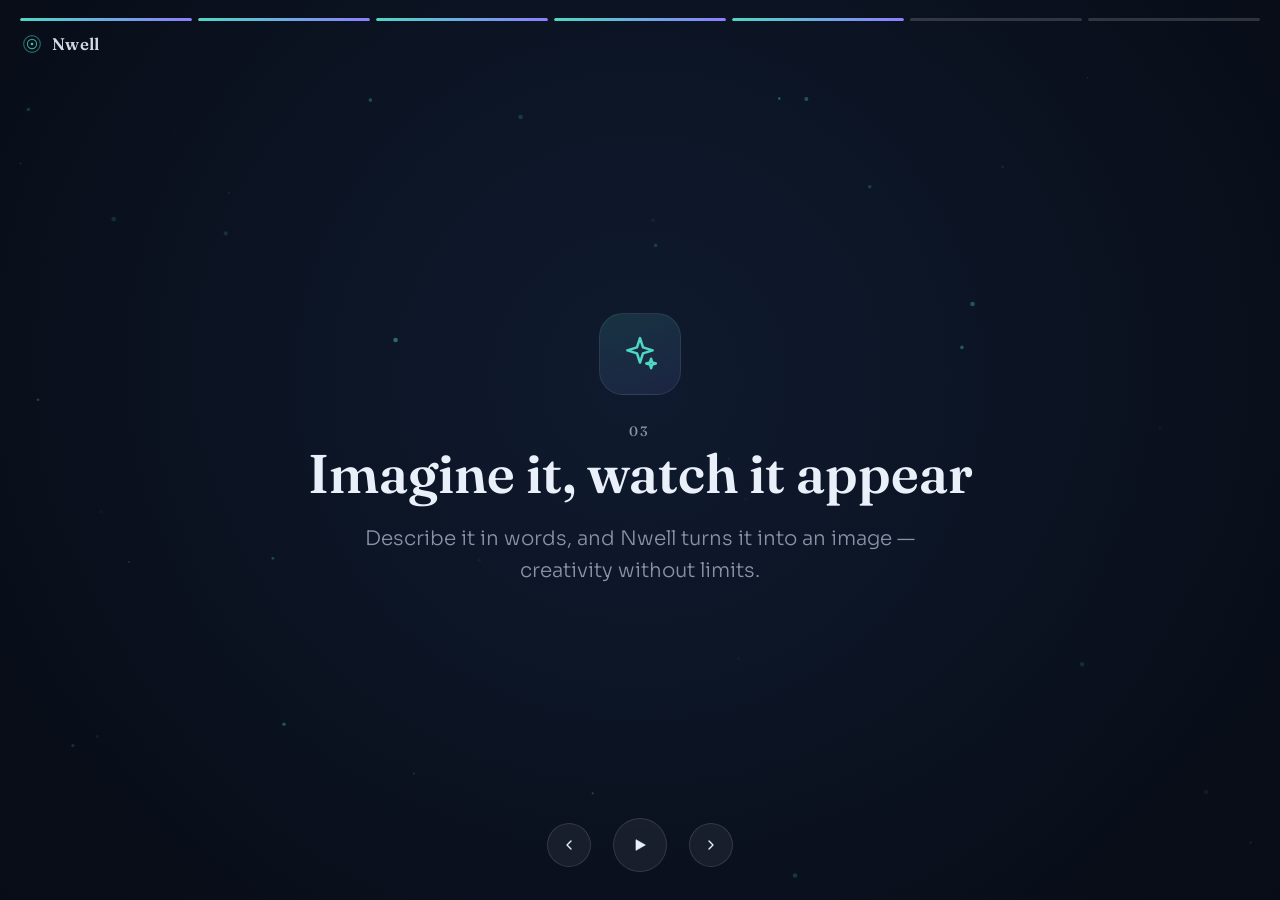
==== index.html @ 5f4c273b "Initial commit" ====
<!DOCTYPE html>
<html lang="en">
<head>
<meta charset="UTF-8">
<meta name="viewport" content="width=device-width, initial-scale=1.0, viewport-fit=cover">
<title>Nwell — Intelligence that runs deep</title>
<link rel="preconnect" href="https://fonts.googleapis.com">
<link rel="preconnect" href="https://fonts.gstatic.com" crossorigin>
<link href="https://fonts.googleapis.com/css2?family=Fraunces:opsz,wght@9..144,300;9..144,500;9..144,600;9..144,700&family=Sora:wght@300;400;500;600;700&display=swap" rel="stylesheet">
<style>
  :root{
    --ink:#070B14;
    --panel:#0F1728;
    --panel-2:#141F35;
    --cyan:#4FD8C4;
    --violet:#8B7FFF;
    --gold:#F2C94C;
    --text:#EAF0FA;
    --muted:#8A93A6;
    --ring: rgba(79,216,196,0.35);
  }
  *{margin:0;padding:0;box-sizing:border-box;}
  html,body{height:100%;background:var(--ink);overflow:hidden;}
  body{
    font-family:'Sora',sans-serif;
    color:var(--text);
    position:relative;
    -webkit-user-select:none;user-select:none;
  }
  canvas#bg{
    position:fixed;inset:0;width:100%;height:100%;
    display:block;
  }
  .vignette{
    position:fixed;inset:0;pointer-events:none;
    background:radial-gradient(ellipse at 50% 40%, transparent 0%, transparent 45%, rgba(7,11,20,0.55) 100%);
  }

  /* ---------- progress bar ---------- */
  .progress{
    position:fixed;top:0;left:0;right:0;
    display:flex;gap:6px;
    padding:18px 20px 0 20px;
    z-index:50;
  }
  .seg{
    flex:1;height:3px;border-radius:3px;
    background:rgba(255,255,255,0.16);
    overflow:hidden;position:relative;cursor:pointer;
  }
  .seg-fill{
    position:absolute;left:0;top:0;bottom:0;width:0%;
    background:linear-gradient(90deg,var(--cyan),var(--violet));
    border-radius:3px;
  }
  .seg.done .seg-fill{width:100%;}
  .seg.active .seg-fill{
    animation-name:fillbar;
    animation-timing-function:linear;
    animation-fill-mode:forwards;
  }
  .stage.paused .seg.active .seg-fill{animation-play-state:paused;}
  @keyframes fillbar{ from{width:0%;} to{width:100%;} }

  /* ---------- brand mark ---------- */
  .brandmark{
    position:fixed;top:34px;left:22px;z-index:50;
    display:flex;align-items:center;gap:10px;
    font-family:'Fraunces',serif;font-weight:600;font-size:1.05rem;
    letter-spacing:0.02em;
    opacity:0.9;
  }
  .brandmark svg{width:20px;height:20px;}

  /* ---------- stage / slides ---------- */
  .stage{position:fixed;inset:0;}
  .slide{
    position:absolute;inset:0;
    display:flex;flex-direction:column;align-items:center;justify-content:center;
    text-align:center;padding:0 8vw;
    opacity:0;visibility:hidden;
    transform:scale(1.04);
    transition:opacity .7s ease, transform .9s cubic-bezier(.2,.8,.2,1), visibility 0s linear .7s;
    z-index:5;
  }
  .slide.active{
    opacity:1;visibility:visible;transform:scale(1);
    transition:opacity .7s ease, transform .9s cubic-bezier(.2,.8,.2,1), visibility 0s linear 0s;
    z-index:10;
  }

  .eyebrow{
    font-size:clamp(.7rem,1.4vw,.85rem);
    letter-spacing:.28em;text-transform:uppercase;
    color:var(--cyan);font-weight:600;
    margin-bottom:18px;
    opacity:0;transform:translateY(14px);
    animation:riseIn .7s .15s ease forwards;
  }
  h1.big{
    font-family:'Fraunces',serif;font-weight:600;
    font-size:clamp(2.6rem,9vw,6.5rem);
    line-height:1.02;letter-spacing:-0.01em;
    background:linear-gradient(180deg,#fff, #c9d4ea 70%);
    -webkit-background-clip:text;background-clip:text;color:transparent;
    opacity:0;transform:translateY(22px);
    animation:riseIn .8s .25s ease forwards;
  }
  h2.mid{
    font-family:'Fraunces',serif;font-weight:600;
    font-size:clamp(1.9rem,5.5vw,3.4rem);
    line-height:1.08;margin-bottom:20px;
    opacity:0;transform:translateY(20px);
    animation:riseIn .75s .28s ease forwards;
  }
  p.lead{
    font-size:clamp(1rem,2vw,1.25rem);
    color:var(--muted);max-width:640px;line-height:1.6;font-weight:300;
    opacity:0;transform:translateY(16px);
    animation:riseIn .75s .4s ease forwards;
  }
  @keyframes riseIn{ to{opacity:1;transform:translateY(0);} }

  /* hero rings */
  .rings{
    position:absolute;left:50%;top:50%;transform:translate(-50%,-50%);
    width:min(70vw,560px);height:min(70vw,560px);
    pointer-events:none;z-index:1;
  }
  .rings span{
    position:absolute;inset:0;border-radius:50%;
    border:1px solid var(--ring);
    animation:ripple 3.6s cubic-bezier(.2,.7,.3,1) infinite;
    opacity:0;
  }
  .rings span:nth-child(2){animation-delay:1.2s;}
  .rings span:nth-child(3){animation-delay:2.4s;}
  @keyframes ripple{
    0%{transform:scale(.35);opacity:0;}
    12%{opacity:.9;}
    100%{transform:scale(1);opacity:0;}
  }

  /* launch badge */
  .badge{
    display:inline-flex;align-items:center;gap:10px;
    padding:10px 22px;border-radius:999px;
    background:rgba(242,201,76,0.1);
    border:1px solid rgba(242,201,76,0.4);
    color:var(--gold);font-weight:600;letter-spacing:.05em;
    font-size:clamp(.8rem,1.6vw,.95rem);
    margin-top:26px;
    opacity:0;transform:translateY(16px);
    animation:riseIn .7s .55s ease forwards;
  }
  .badge .dot{width:7px;height:7px;border-radius:50%;background:var(--gold);
    box-shadow:0 0 10px var(--gold);animation:blink 1.6s ease infinite;}
  @keyframes blink{0%,100%{opacity:1;}50%{opacity:.25;}}

  /* feature icon */
  .ficon{
    width:82px;height:82px;border-radius:24px;
    display:flex;align-items:center;justify-content:center;
    background:linear-gradient(160deg, rgba(79,216,196,0.14), rgba(139,127,255,0.10));
    border:1px solid rgba(255,255,255,0.08);
    margin-bottom:28px;
    opacity:0;transform:translateY(18px) scale(.9);
    animation:riseIn .7s .1s ease forwards;
  }
  .ficon svg{width:38px;height:38px;stroke:var(--cyan);}

  .num{
    font-family:'Fraunces',serif;font-weight:500;
    color:var(--muted);font-size:.85rem;letter-spacing:.2em;
    margin-bottom:6px;
  }

  /* grid slide */
  .grid{
    display:grid;grid-template-columns:repeat(3,1fr);
    gap:18px;max-width:640px;margin-top:34px;
  }
  .gitem{
    background:var(--panel);border:1px solid rgba(255,255,255,0.06);
    border-radius:16px;padding:20px 12px;
    display:flex;flex-direction:column;align-items:center;gap:10px;
    opacity:0;transform:translateY(16px);
    animation:riseIn .6s ease forwards;
  }
  .gitem svg{width:26px;height:26px;stroke:var(--violet);}
  .gitem span{font-size:.82rem;color:var(--muted);font-weight:500;}
  .grid .gitem:nth-child(1){animation-delay:.15s;}
  .grid .gitem:nth-child(2){animation-delay:.25s;}
  .grid .gitem:nth-child(3){animation-delay:.35s;}
  .grid .gitem:nth-child(4){animation-delay:.45s;}
  .grid .gitem:nth-child(5){animation-delay:.55s;}
  .grid .gitem:nth-child(6){animation-delay:.65s;}

  /* closing */
  .closelogo{
    font-family:'Fraunces',serif;font-weight:700;
    font-size:clamp(3rem,10vw,7rem);
    letter-spacing:-.01em;
    background:linear-gradient(120deg,var(--cyan),var(--violet));
    -webkit-background-clip:text;background-clip:text;color:transparent;
    opacity:0;transform:translateY(20px);
    animation:riseIn .8s .2s ease forwards;
  }

  /* ---------- controls ---------- */
  .controls{
    position:fixed;bottom:28px;left:0;right:0;z-index:50;
    display:flex;align-items:center;justify-content:center;gap:22px;
  }
  .ctrl-btn{
    width:44px;height:44px;border-radius:50%;
    background:rgba(255,255,255,0.06);
    border:1px solid rgba(255,255,255,0.12);
    display:flex;align-items:center;justify-content:center;
    cursor:pointer;backdrop-filter:blur(6px);
    transition:background .2s ease, transform .2s ease;
  }
  .ctrl-btn:hover{background:rgba(255,255,255,0.12);transform:translateY(-2px);}
  .ctrl-btn svg{width:16px;height:16px;fill:var(--text);stroke:var(--text);}
  .ctrl-btn.big{width:54px;height:54px;}
  .icon-pause{display:none;}
  .stage.paused .icon-play{display:none;}
  .stage.paused .icon-pause{display:block;}

  @media (max-width:640px){
    .grid{grid-template-columns:repeat(2,1fr);}
    .brandmark{font-size:.9rem;top:24px;left:16px;}
    .progress{padding:14px 14px 0 14px;}
  }

  @media (prefers-reduced-motion:reduce){
    .rings span{animation:none;opacity:.3;}
    .slide{transition:opacity .3s ease;}
  }
</style>
</head>
<body>

<canvas id="bg"></canvas>
<div class="vignette"></div>

<div class="brandmark">
  <svg viewBox="0 0 24 24" fill="none"><circle cx="12" cy="12" r="10" stroke="var(--cyan)" stroke-width="1.4" opacity=".5"/><circle cx="12" cy="12" r="5.5" stroke="var(--cyan)" stroke-width="1.4" opacity=".8"/><circle cx="12" cy="12" r="1.6" fill="var(--cyan)"/></svg>
  Nwell
</div>

<div class="progress" id="progress"></div>

<div class="stage" id="stage">

  <!-- Slide 0: Hero -->
  <div class="slide" data-dur="4200">
    <div class="rings"><span></span><span></span><span></span></div>
    <div class="eyebrow">Your new AI companion</div>
    <h1 class="big">Nwell</h1>
    <p class="lead">Intelligence that runs deep — built to understand, not just answer.</p>
  </div>

  <!-- Slide 1: Launch -->
  <div class="slide" data-dur="4200">
    <div class="rings"><span></span><span></span><span></span></div>
    <h2 class="mid">Launching Today</h2>
    <p class="lead">Nwell is here for you — reads your files, understands images, and creates new ones too.</p>
    <div class="badge"><span class="dot"></span> 10 July 2026 · Launch Day</div>
  </div>

  <!-- Slide 2: File Reading -->
  <div class="slide" data-dur="5200">
    <div class="ficon">
      <svg viewBox="0 0 24 24" fill="none" stroke-width="1.6" stroke-linecap="round" stroke-linejoin="round">
        <path d="M14 2H6a2 2 0 0 0-2 2v16a2 2 0 0 0 2 2h12a2 2 0 0 0 2-2V8z"/>
        <path d="M14 2v6h6"/><path d="M9 13h6"/><path d="M9 17h6"/>
      </svg>
    </div>
    <div class="num">01</div>
    <h2 class="mid">Understands any file, instantly</h2>
    <p class="lead">PDFs, Word docs, spreadsheets — send anything. Nwell reads it, understands it, and gives you precise answers.</p>
  </div>

  <!-- Slide 3: Image Reading -->
  <div class="slide" data-dur="5200">
    <div class="ficon">
      <svg viewBox="0 0 24 24" fill="none" stroke-width="1.6" stroke-linecap="round" stroke-linejoin="round">
        <rect x="3" y="3" width="18" height="18" rx="2"/>
        <circle cx="9" cy="9" r="2"/><path d="M21 15l-5-5L5 21"/>
      </svg>
    </div>
    <div class="num">02</div>
    <h2 class="mid">Sees images too</h2>
    <p class="lead">Send any photo — a scanned document or a graph — Nwell reads what's in it and helps you make sense of it.</p>
  </div>

  <!-- Slide 4: Image Generation -->
  <div class="slide" data-dur="5200">
    <div class="ficon">
      <svg viewBox="0 0 24 24" fill="none" stroke-width="1.6" stroke-linecap="round" stroke-linejoin="round">
        <path d="M12 2l1.9 5.8L20 9.7l-6.1 1.9L12 17.4l-1.9-5.8L4 9.7l6.1-1.9z"/>
        <path d="M19 15l.7 2.3L22 18l-2.3.7L19 21l-.7-2.3L16 18l2.3-.7z"/>
      </svg>
    </div>
    <div class="num">03</div>
    <h2 class="mid">Imagine it, watch it appear</h2>
    <p class="lead">Describe it in words, and Nwell turns it into an image — creativity without limits.</p>
  </div>

  <!-- Slide 5: More features -->
  <div class="slide" data-dur="5400">
    <h2 class="mid">And there's more</h2>
    <p class="lead" style="margin-bottom:0;">This is just the beginning.</p>
    <div class="grid">
      <div class="gitem"><svg viewBox="0 0 24 24" fill="none" stroke-width="1.6" stroke-linecap="round" stroke-linejoin="round"><path d="M21 11.5a8.38 8.38 0 0 1-.9 3.8 8.5 8.5 0 0 1-7.6 4.7 8.38 8.38 0 0 1-3.8-.9L3 21l1.9-5.7a8.38 8.38 0 0 1-.9-3.8 8.5 8.5 0 0 1 4.7-7.6 8.38 8.38 0 0 1 3.8-.9h.5a8.48 8.48 0 0 1 8 8v.5z"/></svg><span>Conversation</span></div>
      <div class="gitem"><svg viewBox="0 0 24 24" fill="none" stroke-width="1.6" stroke-linecap="round" stroke-linejoin="round"><path d="M12 2a4 4 0 0 1 4 4v1a4 4 0 0 1 2 3.5V13a4 4 0 0 1-2 3.46V18a4 4 0 0 1-8 0v-1.54A4 4 0 0 1 6 13v-2.5A4 4 0 0 1 8 7V6a4 4 0 0 1 4-4z"/></svg><span>Remembers</span></div>
      <div class="gitem"><svg viewBox="0 0 24 24" fill="none" stroke-width="1.6" stroke-linecap="round" stroke-linejoin="round"><circle cx="12" cy="12" r="9"/><path d="M3 12h18M12 3a15 15 0 0 1 0 18 15 15 0 0 1 0-18z"/></svg><span>Multiple languages</span></div>
      <div class="gitem"><svg viewBox="0 0 24 24" fill="none" stroke-width="1.6" stroke-linecap="round" stroke-linejoin="round"><path d="M13 2 3 14h7l-1 8 10-12h-7z"/></svg><span>Fast answers</span></div>
      <div class="gitem"><svg viewBox="0 0 24 24" fill="none" stroke-width="1.6" stroke-linecap="round" stroke-linejoin="round"><path d="M9 18V5l12-2v13"/><circle cx="6" cy="18" r="3"/><circle cx="18" cy="16" r="3"/></svg><span>Creative help</span></div>
      <div class="gitem"><svg viewBox="0 0 24 24" fill="none" stroke-width="1.6" stroke-linecap="round" stroke-linejoin="round"><path d="M12 2 2 7l10 5 10-5-10-5z"/><path d="M2 17l10 5 10-5M2 12l10 5 10-5"/></svg><span>And beyond…</span></div>
    </div>
  </div>

  <!-- Slide 6: Closing -->
  <div class="slide" data-dur="4800">
    <div class="rings"><span></span><span></span><span></span></div>
    <div class="closelogo">Nwell</div>
    <p class="lead">Your companion for every question, starting today.</p>
  </div>

</div>

<div class="controls">
  <div class="ctrl-btn" id="prevBtn" aria-label="Previous">
    <svg viewBox="0 0 24 24"><path d="M15 18l-6-6 6-6" fill="none" stroke-width="2" stroke-linecap="round" stroke-linejoin="round"/></svg>
  </div>
  <div class="ctrl-btn big" id="playBtn" aria-label="Play or pause">
    <svg class="icon-play" viewBox="0 0 24 24"><path d="M6 4l14 8-14 8V4z"/></svg>
    <svg class="icon-pause" viewBox="0 0 24 24"><rect x="6" y="4" width="4" height="16"/><rect x="14" y="4" width="4" height="16"/></svg>
  </div>
  <div class="ctrl-btn" id="nextBtn" aria-label="Next">
    <svg viewBox="0 0 24 24"><path d="M9 6l6 6-6 6" fill="none" stroke-width="2" stroke-linecap="round" stroke-linejoin="round"/></svg>
  </div>
</div>

<script>
(function(){
  const stage = document.getElementById('stage');
  const slides = Array.from(document.querySelectorAll('.slide'));
  const progress = document.getElementById('progress');
  const playBtn = document.getElementById('playBtn');
  const prevBtn = document.getElementById('prevBtn');
  const nextBtn = document.getElementById('nextBtn');

  let idx = 0;
  let paused = false;

  // build progress segments
  slides.forEach((s,i)=>{
    const seg = document.createElement('div');
    seg.className = 'seg';
    const fill = document.createElement('div');
    fill.className = 'seg-fill';
    seg.appendChild(fill);
    seg.addEventListener('click', ()=>goTo(i));
    progress.appendChild(seg);
  });
  const segs = Array.from(progress.querySelectorAll('.seg'));

  function setSegDuration(i){
    const dur = slides[i].dataset.dur || 5000;
    segs[i].querySelector('.seg-fill').style.animationDuration = dur+'ms';
  }
  slides.forEach((s,i)=>setSegDuration(i));

  function render(){
    slides.forEach((s,i)=> s.classList.toggle('active', i===idx));
    segs.forEach((seg,i)=>{
      seg.classList.remove('active','done');
      const fill = seg.querySelector('.seg-fill');
      // reset animation without touching the shorthand (shorthand reset was clearing duration -> caused fast-forward bug)
      fill.style.animationName = 'none';
      void fill.offsetWidth; // force reflow
      if(i < idx){
        fill.style.width = '100%';
        seg.classList.add('done');
      } else if(i === idx){
        fill.style.width = '0%';
        setSegDuration(i); // re-assert correct duration before restarting
        fill.style.animationName = 'fillbar';
        seg.classList.add('active');
      } else {
        fill.style.width = '0%';
      }
    });
  }

  function goTo(i){
    idx = ((i % slides.length) + slides.length) % slides.length;
    render();
  }
  function next(){ goTo(idx+1); }
  function prev(){ goTo(idx-1); }

  // advance when active segment's fill animation ends
  progress.addEventListener('animationend', (e)=>{
    if(e.target.classList.contains('seg-fill')){
      const activeSeg = segs[idx];
      if(activeSeg && activeSeg.querySelector('.seg-fill') === e.target){
        next();
      }
    }
  });

  playBtn.addEventListener('click', ()=>{
    paused = !paused;
    stage.classList.toggle('paused', paused);
  });
  nextBtn.addEventListener('click', next);
  prevBtn.addEventListener('click', prev);

  document.addEventListener('keydown', (e)=>{
    if(e.key === 'ArrowRight') next();
    else if(e.key === 'ArrowLeft') prev();
    else if(e.code === 'Space'){ e.preventDefault(); playBtn.click(); }
  });

  // touch swipe
  let touchX = null;
  document.addEventListener('touchstart', e=>{ touchX = e.touches[0].clientX; });
  document.addEventListener('touchend', e=>{
    if(touchX === null) return;
    const dx = e.changedTouches[0].clientX - touchX;
    if(Math.abs(dx) > 40){ dx < 0 ? next() : prev(); }
    touchX = null;
  });

  render();

  // ---------- ripple canvas background ----------
  const canvas = document.getElementById('bg');
  const ctx = canvas.getContext('2d');
  let w,h,dpr;
  function resize(){
    dpr = Math.min(window.devicePixelRatio||1, 2);
    w = canvas.width = innerWidth*dpr;
    h = canvas.height = innerHeight*dpr;
    canvas.style.width = innerWidth+'px';
    canvas.style.height = innerHeight+'px';
  }
  resize();
  window.addEventListener('resize', resize);

  const reduceMotion = window.matchMedia('(prefers-reduced-motion: reduce)').matches;

  const particles = Array.from({length: 46}, ()=>({
    x: Math.random(),
    y: Math.random(),
    r: 0.6 + Math.random()*1.8,
    s: 0.05 + Math.random()*0.12,
    o: 0.15 + Math.random()*0.35,
    ph: Math.random()*Math.PI*2
  }));

  let t = 0;
  function draw(){
    ctx.clearRect(0,0,w,h);
    // deep gradient base
    const g = ctx.createRadialGradient(w*0.5,h*0.42,0, w*0.5,h*0.42, Math.max(w,h)*0.75);
    g.addColorStop(0,'#0F1A2E');
    g.addColorStop(1,'#070B14');
    ctx.fillStyle = g;
    ctx.fillRect(0,0,w,h);

    // ambient particles
    particles.forEach(p=>{
      const yy = ((p.y + t*p.s*0.0006) % 1);
      const x = p.x*w;
      const y = (1-yy)*h;
      const alpha = p.o * (0.5+0.5*Math.sin(t*0.001+p.ph));
      ctx.beginPath();
      ctx.fillStyle = `rgba(79,216,196,${alpha.toFixed(3)})`;
      ctx.arc(x,y,p.r*dpr,0,Math.PI*2);
      ctx.fill();
    });

    if(!reduceMotion){ t += 16; }
    requestAnimationFrame(draw);
  }
  draw();
})();
</script>
</body>
</html>
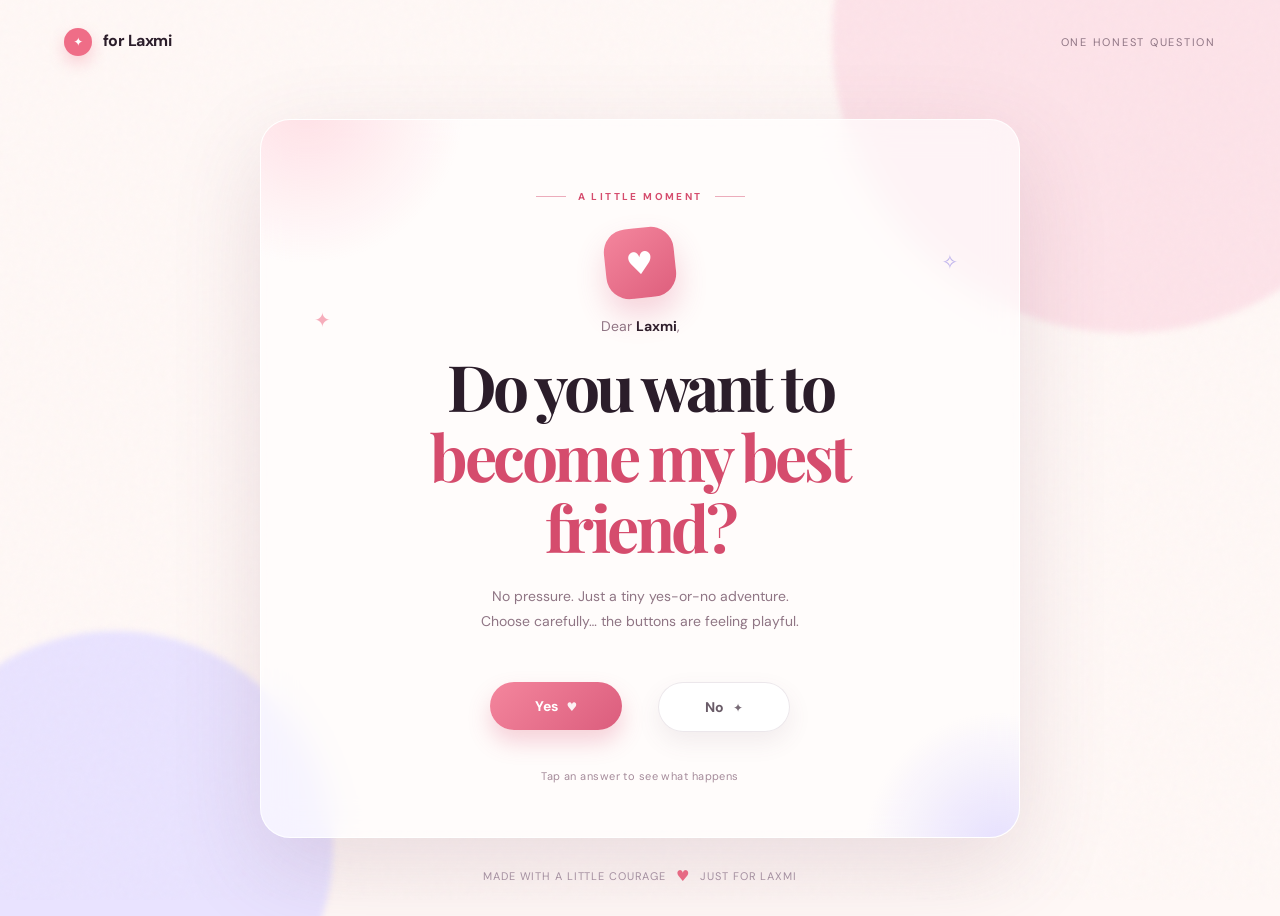
==== commit 4855b9f4: "Create Laxmi best friend interactive page" ====
--- a/index.html
+++ b/index.html
@@ -1,495 +1,47 @@
-<!DOCTYPE html>
+<!doctype html>
 <html lang="en">
-<head>
-<meta charset="UTF-8">
-<meta name="viewport" content="width=device-width, initial-scale=1.0, viewport-fit=cover">
-<title>Nwell — Intelligence that runs deep</title>
-<link rel="preconnect" href="https://fonts.googleapis.com">
-<link rel="preconnect" href="https://fonts.gstatic.com" crossorigin>
-<link href="https://fonts.googleapis.com/css2?family=Fraunces:opsz,wght@9..144,300;9..144,500;9..144,600;9..144,700&family=Sora:wght@300;400;500;600;700&display=swap" rel="stylesheet">
-<style>
-  :root{
-    --ink:#070B14;
-    --panel:#0F1728;
-    --panel-2:#141F35;
-    --cyan:#4FD8C4;
-    --violet:#8B7FFF;
-    --gold:#F2C94C;
-    --text:#EAF0FA;
-    --muted:#8A93A6;
-    --ring: rgba(79,216,196,0.35);
-  }
-  *{margin:0;padding:0;box-sizing:border-box;}
-  html,body{height:100%;background:var(--ink);overflow:hidden;}
-  body{
-    font-family:'Sora',sans-serif;
-    color:var(--text);
-    position:relative;
-    -webkit-user-select:none;user-select:none;
-  }
-  canvas#bg{
-    position:fixed;inset:0;width:100%;height:100%;
-    display:block;
-  }
-  .vignette{
-    position:fixed;inset:0;pointer-events:none;
-    background:radial-gradient(ellipse at 50% 40%, transparent 0%, transparent 45%, rgba(7,11,20,0.55) 100%);
-  }
-
-  /* ---------- progress bar ---------- */
-  .progress{
-    position:fixed;top:0;left:0;right:0;
-    display:flex;gap:6px;
-    padding:18px 20px 0 20px;
-    z-index:50;
-  }
-  .seg{
-    flex:1;height:3px;border-radius:3px;
-    background:rgba(255,255,255,0.16);
-    overflow:hidden;position:relative;cursor:pointer;
-  }
-  .seg-fill{
-    position:absolute;left:0;top:0;bottom:0;width:0%;
-    background:linear-gradient(90deg,var(--cyan),var(--violet));
-    border-radius:3px;
-  }
-  .seg.done .seg-fill{width:100%;}
-  .seg.active .seg-fill{
-    animation-name:fillbar;
-    animation-timing-function:linear;
-    animation-fill-mode:forwards;
-  }
-  .stage.paused .seg.active .seg-fill{animation-play-state:paused;}
-  @keyframes fillbar{ from{width:0%;} to{width:100%;} }
-
-  /* ---------- brand mark ---------- */
-  .brandmark{
-    position:fixed;top:34px;left:22px;z-index:50;
-    display:flex;align-items:center;gap:10px;
-    font-family:'Fraunces',serif;font-weight:600;font-size:1.05rem;
-    letter-spacing:0.02em;
-    opacity:0.9;
-  }
-  .brandmark svg{width:20px;height:20px;}
-
-  /* ---------- stage / slides ---------- */
-  .stage{position:fixed;inset:0;}
-  .slide{
-    position:absolute;inset:0;
-    display:flex;flex-direction:column;align-items:center;justify-content:center;
-    text-align:center;padding:0 8vw;
-    opacity:0;visibility:hidden;
-    transform:scale(1.04);
-    transition:opacity .7s ease, transform .9s cubic-bezier(.2,.8,.2,1), visibility 0s linear .7s;
-    z-index:5;
-  }
-  .slide.active{
-    opacity:1;visibility:visible;transform:scale(1);
-    transition:opacity .7s ease, transform .9s cubic-bezier(.2,.8,.2,1), visibility 0s linear 0s;
-    z-index:10;
-  }
-
-  .eyebrow{
-    font-size:clamp(.7rem,1.4vw,.85rem);
-    letter-spacing:.28em;text-transform:uppercase;
-    color:var(--cyan);font-weight:600;
-    margin-bottom:18px;
-    opacity:0;transform:translateY(14px);
-    animation:riseIn .7s .15s ease forwards;
-  }
-  h1.big{
-    font-family:'Fraunces',serif;font-weight:600;
-    font-size:clamp(2.6rem,9vw,6.5rem);
-    line-height:1.02;letter-spacing:-0.01em;
-    background:linear-gradient(180deg,#fff, #c9d4ea 70%);
-    -webkit-background-clip:text;background-clip:text;color:transparent;
-    opacity:0;transform:translateY(22px);
-    animation:riseIn .8s .25s ease forwards;
-  }
-  h2.mid{
-    font-family:'Fraunces',serif;font-weight:600;
-    font-size:clamp(1.9rem,5.5vw,3.4rem);
-    line-height:1.08;margin-bottom:20px;
-    opacity:0;transform:translateY(20px);
-    animation:riseIn .75s .28s ease forwards;
-  }
-  p.lead{
-    font-size:clamp(1rem,2vw,1.25rem);
-    color:var(--muted);max-width:640px;line-height:1.6;font-weight:300;
-    opacity:0;transform:translateY(16px);
-    animation:riseIn .75s .4s ease forwards;
-  }
-  @keyframes riseIn{ to{opacity:1;transform:translateY(0);} }
-
-  /* hero rings */
-  .rings{
-    position:absolute;left:50%;top:50%;transform:translate(-50%,-50%);
-    width:min(70vw,560px);height:min(70vw,560px);
-    pointer-events:none;z-index:1;
-  }
-  .rings span{
-    position:absolute;inset:0;border-radius:50%;
-    border:1px solid var(--ring);
-    animation:ripple 3.6s cubic-bezier(.2,.7,.3,1) infinite;
-    opacity:0;
-  }
-  .rings span:nth-child(2){animation-delay:1.2s;}
-  .rings span:nth-child(3){animation-delay:2.4s;}
-  @keyframes ripple{
-    0%{transform:scale(.35);opacity:0;}
-    12%{opacity:.9;}
-    100%{transform:scale(1);opacity:0;}
-  }
-
-  /* launch badge */
-  .badge{
-    display:inline-flex;align-items:center;gap:10px;
-    padding:10px 22px;border-radius:999px;
-    background:rgba(242,201,76,0.1);
-    border:1px solid rgba(242,201,76,0.4);
-    color:var(--gold);font-weight:600;letter-spacing:.05em;
-    font-size:clamp(.8rem,1.6vw,.95rem);
-    margin-top:26px;
-    opacity:0;transform:translateY(16px);
-    animation:riseIn .7s .55s ease forwards;
-  }
-  .badge .dot{width:7px;height:7px;border-radius:50%;background:var(--gold);
-    box-shadow:0 0 10px var(--gold);animation:blink 1.6s ease infinite;}
-  @keyframes blink{0%,100%{opacity:1;}50%{opacity:.25;}}
-
-  /* feature icon */
-  .ficon{
-    width:82px;height:82px;border-radius:24px;
-    display:flex;align-items:center;justify-content:center;
-    background:linear-gradient(160deg, rgba(79,216,196,0.14), rgba(139,127,255,0.10));
-    border:1px solid rgba(255,255,255,0.08);
-    margin-bottom:28px;
-    opacity:0;transform:translateY(18px) scale(.9);
-    animation:riseIn .7s .1s ease forwards;
-  }
-  .ficon svg{width:38px;height:38px;stroke:var(--cyan);}
-
-  .num{
-    font-family:'Fraunces',serif;font-weight:500;
-    color:var(--muted);font-size:.85rem;letter-spacing:.2em;
-    margin-bottom:6px;
-  }
-
-  /* grid slide */
-  .grid{
-    display:grid;grid-template-columns:repeat(3,1fr);
-    gap:18px;max-width:640px;margin-top:34px;
-  }
-  .gitem{
-    background:var(--panel);border:1px solid rgba(255,255,255,0.06);
-    border-radius:16px;padding:20px 12px;
-    display:flex;flex-direction:column;align-items:center;gap:10px;
-    opacity:0;transform:translateY(16px);
-    animation:riseIn .6s ease forwards;
-  }
-  .gitem svg{width:26px;height:26px;stroke:var(--violet);}
-  .gitem span{font-size:.82rem;color:var(--muted);font-weight:500;}
-  .grid .gitem:nth-child(1){animation-delay:.15s;}
-  .grid .gitem:nth-child(2){animation-delay:.25s;}
-  .grid .gitem:nth-child(3){animation-delay:.35s;}
-  .grid .gitem:nth-child(4){animation-delay:.45s;}
-  .grid .gitem:nth-child(5){animation-delay:.55s;}
-  .grid .gitem:nth-child(6){animation-delay:.65s;}
-
-  /* closing */
-  .closelogo{
-    font-family:'Fraunces',serif;font-weight:700;
-    font-size:clamp(3rem,10vw,7rem);
-    letter-spacing:-.01em;
-    background:linear-gradient(120deg,var(--cyan),var(--violet));
-    -webkit-background-clip:text;background-clip:text;color:transparent;
-    opacity:0;transform:translateY(20px);
-    animation:riseIn .8s .2s ease forwards;
-  }
-
-  /* ---------- controls ---------- */
-  .controls{
-    position:fixed;bottom:28px;left:0;right:0;z-index:50;
-    display:flex;align-items:center;justify-content:center;gap:22px;
-  }
-  .ctrl-btn{
-    width:44px;height:44px;border-radius:50%;
-    background:rgba(255,255,255,0.06);
-    border:1px solid rgba(255,255,255,0.12);
-    display:flex;align-items:center;justify-content:center;
-    cursor:pointer;backdrop-filter:blur(6px);
-    transition:background .2s ease, transform .2s ease;
-  }
-  .ctrl-btn:hover{background:rgba(255,255,255,0.12);transform:translateY(-2px);}
-  .ctrl-btn svg{width:16px;height:16px;fill:var(--text);stroke:var(--text);}
-  .ctrl-btn.big{width:54px;height:54px;}
-  .icon-pause{display:none;}
-  .stage.paused .icon-play{display:none;}
-  .stage.paused .icon-pause{display:block;}
-
-  @media (max-width:640px){
-    .grid{grid-template-columns:repeat(2,1fr);}
-    .brandmark{font-size:.9rem;top:24px;left:16px;}
-    .progress{padding:14px 14px 0 14px;}
-  }
-
-  @media (prefers-reduced-motion:reduce){
-    .rings span{animation:none;opacity:.3;}
-    .slide{transition:opacity .3s ease;}
-  }
-</style>
-</head>
-<body>
-
-<canvas id="bg"></canvas>
-<div class="vignette"></div>
-
-<div class="brandmark">
-  <svg viewBox="0 0 24 24" fill="none"><circle cx="12" cy="12" r="10" stroke="var(--cyan)" stroke-width="1.4" opacity=".5"/><circle cx="12" cy="12" r="5.5" stroke="var(--cyan)" stroke-width="1.4" opacity=".8"/><circle cx="12" cy="12" r="1.6" fill="var(--cyan)"/></svg>
-  Nwell
-</div>
-
-<div class="progress" id="progress"></div>
-
-<div class="stage" id="stage">
-
-  <!-- Slide 0: Hero -->
-  <div class="slide" data-dur="4200">
-    <div class="rings"><span></span><span></span><span></span></div>
-    <div class="eyebrow">Your new AI companion</div>
-    <h1 class="big">Nwell</h1>
-    <p class="lead">Intelligence that runs deep — built to understand, not just answer.</p>
-  </div>
-
-  <!-- Slide 1: Launch -->
-  <div class="slide" data-dur="4200">
-    <div class="rings"><span></span><span></span><span></span></div>
-    <h2 class="mid">Launching Today</h2>
-    <p class="lead">Nwell is here for you — reads your files, understands images, and creates new ones too.</p>
-    <div class="badge"><span class="dot"></span> 10 July 2026 · Launch Day</div>
-  </div>
-
-  <!-- Slide 2: File Reading -->
-  <div class="slide" data-dur="5200">
-    <div class="ficon">
-      <svg viewBox="0 0 24 24" fill="none" stroke-width="1.6" stroke-linecap="round" stroke-linejoin="round">
-        <path d="M14 2H6a2 2 0 0 0-2 2v16a2 2 0 0 0 2 2h12a2 2 0 0 0 2-2V8z"/>
-        <path d="M14 2v6h6"/><path d="M9 13h6"/><path d="M9 17h6"/>
-      </svg>
+  <head>
+    <meta charset="UTF-8" />
+    <meta name="viewport" content="width=device-width, initial-scale=1.0" />
+    <meta name="theme-color" content="#fff7f8" />
+    <meta name="description" content="A tiny question for Laxmi." />
+    <title>Laxmi, one little question</title>
+    <link rel="preconnect" href="https://fonts.googleapis.com" />
+    <link rel="preconnect" href="https://fonts.gstatic.com" crossorigin />
+    <link href="https://fonts.googleapis.com/css2?family=DM+Sans:wght@400;500;600;700&family=Playfair+Display:wght@600;700&display=swap" rel="stylesheet" />
+    <link rel="stylesheet" href="styles.css" />
+  </head>
+  <body>
+    <div class="grain" aria-hidden="true"></div>
+    <div class="orb orb-one" aria-hidden="true"></div>
+    <div class="orb orb-two" aria-hidden="true"></div>
+    <main class="page-shell">
+      <header class="topbar">
+        <a class="wordmark" href="/" aria-label="Laxmi home"><span class="wordmark-mark">✦</span> for Laxmi</a>
+        <span class="tiny-note">one honest question</span>
+      </header>
+      <section class="question-card" aria-labelledby="question-title">
+        <div class="sparkle sparkle-a" aria-hidden="true">✦</div><div class="sparkle sparkle-b" aria-hidden="true">✧</div>
+        <div class="eyebrow"><span class="eyebrow-line"></span> a little moment <span class="eyebrow-line"></span></div>
+        <div class="heart-badge" aria-hidden="true">♥</div>
+        <p class="greeting">Dear <strong>Laxmi</strong>,</p>
+        <h1 id="question-title">Do you want to<br /><em>become my best friend?</em></h1>
+        <p class="subcopy">No pressure. Just a tiny yes-or-no adventure.<br />Choose carefully… the buttons are feeling playful.</p>
+        <div class="button-zone" id="buttonZone" aria-label="Your answer">
+          <button class="answer-button yes-button" id="yesButton" type="button">Yes <span aria-hidden="true">♥</span></button>
+          <button class="answer-button no-button" id="noButton" type="button">No <span aria-hidden="true">✦</span></button>
+        </div>
+        <p class="hint" id="hint" aria-live="polite">Tap an answer to see what happens</p>
+      </section>
+      <footer class="footer-note"><span>made with a little courage</span><span class="footer-heart">♥</span><span>just for Laxmi</span></footer>
+    </main>
+    <div class="celebration" id="celebration" role="dialog" aria-modal="true" aria-labelledby="celebrationTitle" hidden>
+      <div class="celebration-card">
+        <div class="celebration-icon">♡</div><p class="eyebrow">best answer ever</p><h2 id="celebrationTitle">Yay, Laxmi!</h2>
+        <p>Looks like we’re officially best friends now.</p>
+        <button class="again-button" id="againButton" type="button">Ask me again <span>↗</span></button>
+      </div>
     </div>
-    <div class="num">01</div>
-    <h2 class="mid">Understands any file, instantly</h2>
-    <p class="lead">PDFs, Word docs, spreadsheets — send anything. Nwell reads it, understands it, and gives you precise answers.</p>
-  </div>
-
-  <!-- Slide 3: Image Reading -->
-  <div class="slide" data-dur="5200">
-    <div class="ficon">
-      <svg viewBox="0 0 24 24" fill="none" stroke-width="1.6" stroke-linecap="round" stroke-linejoin="round">
-        <rect x="3" y="3" width="18" height="18" rx="2"/>
-        <circle cx="9" cy="9" r="2"/><path d="M21 15l-5-5L5 21"/>
-      </svg>
-    </div>
-    <div class="num">02</div>
-    <h2 class="mid">Sees images too</h2>
-    <p class="lead">Send any photo — a scanned document or a graph — Nwell reads what's in it and helps you make sense of it.</p>
-  </div>
-
-  <!-- Slide 4: Image Generation -->
-  <div class="slide" data-dur="5200">
-    <div class="ficon">
-      <svg viewBox="0 0 24 24" fill="none" stroke-width="1.6" stroke-linecap="round" stroke-linejoin="round">
-        <path d="M12 2l1.9 5.8L20 9.7l-6.1 1.9L12 17.4l-1.9-5.8L4 9.7l6.1-1.9z"/>
-        <path d="M19 15l.7 2.3L22 18l-2.3.7L19 21l-.7-2.3L16 18l2.3-.7z"/>
-      </svg>
-    </div>
-    <div class="num">03</div>
-    <h2 class="mid">Imagine it, watch it appear</h2>
-    <p class="lead">Describe it in words, and Nwell turns it into an image — creativity without limits.</p>
-  </div>
-
-  <!-- Slide 5: More features -->
-  <div class="slide" data-dur="5400">
-    <h2 class="mid">And there's more</h2>
-    <p class="lead" style="margin-bottom:0;">This is just the beginning.</p>
-    <div class="grid">
-      <div class="gitem"><svg viewBox="0 0 24 24" fill="none" stroke-width="1.6" stroke-linecap="round" stroke-linejoin="round"><path d="M21 11.5a8.38 8.38 0 0 1-.9 3.8 8.5 8.5 0 0 1-7.6 4.7 8.38 8.38 0 0 1-3.8-.9L3 21l1.9-5.7a8.38 8.38 0 0 1-.9-3.8 8.5 8.5 0 0 1 4.7-7.6 8.38 8.38 0 0 1 3.8-.9h.5a8.48 8.48 0 0 1 8 8v.5z"/></svg><span>Conversation</span></div>
-      <div class="gitem"><svg viewBox="0 0 24 24" fill="none" stroke-width="1.6" stroke-linecap="round" stroke-linejoin="round"><path d="M12 2a4 4 0 0 1 4 4v1a4 4 0 0 1 2 3.5V13a4 4 0 0 1-2 3.46V18a4 4 0 0 1-8 0v-1.54A4 4 0 0 1 6 13v-2.5A4 4 0 0 1 8 7V6a4 4 0 0 1 4-4z"/></svg><span>Remembers</span></div>
-      <div class="gitem"><svg viewBox="0 0 24 24" fill="none" stroke-width="1.6" stroke-linecap="round" stroke-linejoin="round"><circle cx="12" cy="12" r="9"/><path d="M3 12h18M12 3a15 15 0 0 1 0 18 15 15 0 0 1 0-18z"/></svg><span>Multiple languages</span></div>
-      <div class="gitem"><svg viewBox="0 0 24 24" fill="none" stroke-width="1.6" stroke-linecap="round" stroke-linejoin="round"><path d="M13 2 3 14h7l-1 8 10-12h-7z"/></svg><span>Fast answers</span></div>
-      <div class="gitem"><svg viewBox="0 0 24 24" fill="none" stroke-width="1.6" stroke-linecap="round" stroke-linejoin="round"><path d="M9 18V5l12-2v13"/><circle cx="6" cy="18" r="3"/><circle cx="18" cy="16" r="3"/></svg><span>Creative help</span></div>
-      <div class="gitem"><svg viewBox="0 0 24 24" fill="none" stroke-width="1.6" stroke-linecap="round" stroke-linejoin="round"><path d="M12 2 2 7l10 5 10-5-10-5z"/><path d="M2 17l10 5 10-5M2 12l10 5 10-5"/></svg><span>And beyond…</span></div>
-    </div>
-  </div>
-
-  <!-- Slide 6: Closing -->
-  <div class="slide" data-dur="4800">
-    <div class="rings"><span></span><span></span><span></span></div>
-    <div class="closelogo">Nwell</div>
-    <p class="lead">Your companion for every question, starting today.</p>
-  </div>
-
-</div>
-
-<div class="controls">
-  <div class="ctrl-btn" id="prevBtn" aria-label="Previous">
-    <svg viewBox="0 0 24 24"><path d="M15 18l-6-6 6-6" fill="none" stroke-width="2" stroke-linecap="round" stroke-linejoin="round"/></svg>
-  </div>
-  <div class="ctrl-btn big" id="playBtn" aria-label="Play or pause">
-    <svg class="icon-play" viewBox="0 0 24 24"><path d="M6 4l14 8-14 8V4z"/></svg>
-    <svg class="icon-pause" viewBox="0 0 24 24"><rect x="6" y="4" width="4" height="16"/><rect x="14" y="4" width="4" height="16"/></svg>
-  </div>
-  <div class="ctrl-btn" id="nextBtn" aria-label="Next">
-    <svg viewBox="0 0 24 24"><path d="M9 6l6 6-6 6" fill="none" stroke-width="2" stroke-linecap="round" stroke-linejoin="round"/></svg>
-  </div>
-</div>
-
-<script>
-(function(){
-  const stage = document.getElementById('stage');
-  const slides = Array.from(document.querySelectorAll('.slide'));
-  const progress = document.getElementById('progress');
-  const playBtn = document.getElementById('playBtn');
-  const prevBtn = document.getElementById('prevBtn');
-  const nextBtn = document.getElementById('nextBtn');
-
-  let idx = 0;
-  let paused = false;
-
-  // build progress segments
-  slides.forEach((s,i)=>{
-    const seg = document.createElement('div');
-    seg.className = 'seg';
-    const fill = document.createElement('div');
-    fill.className = 'seg-fill';
-    seg.appendChild(fill);
-    seg.addEventListener('click', ()=>goTo(i));
-    progress.appendChild(seg);
-  });
-  const segs = Array.from(progress.querySelectorAll('.seg'));
-
-  function setSegDuration(i){
-    const dur = slides[i].dataset.dur || 5000;
-    segs[i].querySelector('.seg-fill').style.animationDuration = dur+'ms';
-  }
-  slides.forEach((s,i)=>setSegDuration(i));
-
-  function render(){
-    slides.forEach((s,i)=> s.classList.toggle('active', i===idx));
-    segs.forEach((seg,i)=>{
-      seg.classList.remove('active','done');
-      const fill = seg.querySelector('.seg-fill');
-      // reset animation without touching the shorthand (shorthand reset was clearing duration -> caused fast-forward bug)
-      fill.style.animationName = 'none';
-      void fill.offsetWidth; // force reflow
-      if(i < idx){
-        fill.style.width = '100%';
-        seg.classList.add('done');
-      } else if(i === idx){
-        fill.style.width = '0%';
-        setSegDuration(i); // re-assert correct duration before restarting
-        fill.style.animationName = 'fillbar';
-        seg.classList.add('active');
-      } else {
-        fill.style.width = '0%';
-      }
-    });
-  }
-
-  function goTo(i){
-    idx = ((i % slides.length) + slides.length) % slides.length;
-    render();
-  }
-  function next(){ goTo(idx+1); }
-  function prev(){ goTo(idx-1); }
-
-  // advance when active segment's fill animation ends
-  progress.addEventListener('animationend', (e)=>{
-    if(e.target.classList.contains('seg-fill')){
-      const activeSeg = segs[idx];
-      if(activeSeg && activeSeg.querySelector('.seg-fill') === e.target){
-        next();
-      }
-    }
-  });
-
-  playBtn.addEventListener('click', ()=>{
-    paused = !paused;
-    stage.classList.toggle('paused', paused);
-  });
-  nextBtn.addEventListener('click', next);
-  prevBtn.addEventListener('click', prev);
-
-  document.addEventListener('keydown', (e)=>{
-    if(e.key === 'ArrowRight') next();
-    else if(e.key === 'ArrowLeft') prev();
-    else if(e.code === 'Space'){ e.preventDefault(); playBtn.click(); }
-  });
-
-  // touch swipe
-  let touchX = null;
-  document.addEventListener('touchstart', e=>{ touchX = e.touches[0].clientX; });
-  document.addEventListener('touchend', e=>{
-    if(touchX === null) return;
-    const dx = e.changedTouches[0].clientX - touchX;
-    if(Math.abs(dx) > 40){ dx < 0 ? next() : prev(); }
-    touchX = null;
-  });
-
-  render();
-
-  // ---------- ripple canvas background ----------
-  const canvas = document.getElementById('bg');
-  const ctx = canvas.getContext('2d');
-  let w,h,dpr;
-  function resize(){
-    dpr = Math.min(window.devicePixelRatio||1, 2);
-    w = canvas.width = innerWidth*dpr;
-    h = canvas.height = innerHeight*dpr;
-    canvas.style.width = innerWidth+'px';
-    canvas.style.height = innerHeight+'px';
-  }
-  resize();
-  window.addEventListener('resize', resize);
-
-  const reduceMotion = window.matchMedia('(prefers-reduced-motion: reduce)').matches;
-
-  const particles = Array.from({length: 46}, ()=>({
-    x: Math.random(),
-    y: Math.random(),
-    r: 0.6 + Math.random()*1.8,
-    s: 0.05 + Math.random()*0.12,
-    o: 0.15 + Math.random()*0.35,
-    ph: Math.random()*Math.PI*2
-  }));
-
-  let t = 0;
-  function draw(){
-    ctx.clearRect(0,0,w,h);
-    // deep gradient base
-    const g = ctx.createRadialGradient(w*0.5,h*0.42,0, w*0.5,h*0.42, Math.max(w,h)*0.75);
-    g.addColorStop(0,'#0F1A2E');
-    g.addColorStop(1,'#070B14');
-    ctx.fillStyle = g;
-    ctx.fillRect(0,0,w,h);
-
-    // ambient particles
-    particles.forEach(p=>{
-      const yy = ((p.y + t*p.s*0.0006) % 1);
-      const x = p.x*w;
-      const y = (1-yy)*h;
-      const alpha = p.o * (0.5+0.5*Math.sin(t*0.001+p.ph));
-      ctx.beginPath();
-      ctx.fillStyle = `rgba(79,216,196,${alpha.toFixed(3)})`;
-      ctx.arc(x,y,p.r*dpr,0,Math.PI*2);
-      ctx.fill();
-    });
-
-    if(!reduceMotion){ t += 16; }
-    requestAnimationFrame(draw);
-  }
-  draw();
-})();
-</script>
-</body>
+    <script src="script.js"></script>
+  </body>
 </html>
--- a/styles.css
+++ b/styles.css
@@ -0,0 +1 @@
+:root{--paper:#fff8f6;--ink:#2b1d2a;--muted:#8f7584;--rose:#ef6d87;--rose-dark:#d54c6d;--lilac:#8d7fe4;--line:rgba(112,72,98,.13);--shadow:0 30px 90px rgba(126,72,101,.16)}*{box-sizing:border-box}html{min-height:100%}body{min-height:100vh;margin:0;overflow-x:hidden;color:var(--ink);background:var(--paper);font-family:"DM Sans",system-ui,sans-serif;-webkit-font-smoothing:antialiased}button,a{font:inherit}button{-webkit-tap-highlight-color:transparent}.grain{position:fixed;inset:0;z-index:-1;pointer-events:none;opacity:.22;background-image:url("data:image/svg+xml,%3Csvg viewBox='0 0 180 180' xmlns='http://www.w3.org/2000/svg'%3E%3Cfilter id='n'%3E%3CfeTurbulence type='fractalNoise' baseFrequency='.8' numOctaves='4' stitchTiles='stitch'/%3E%3C/filter%3E%3Crect width='100%25' height='100%25' filter='url(%23n)' opacity='.12'/%3E%3C/svg%3E")}.orb{position:fixed;z-index:-2;border-radius:999px;filter:blur(3px);pointer-events:none}.orb-one{width:46vw;height:46vw;max-width:600px;max-height:600px;top:-20vw;right:-11vw;background:#fde3e9}.orb-two{width:34vw;height:34vw;max-width:450px;max-height:450px;bottom:-13vw;left:-8vw;background:#e9e3ff}.page-shell{width:min(100%,1320px);min-height:100vh;margin:0 auto;padding:28px clamp(22px,5vw,72px) 30px;display:flex;flex-direction:column}.topbar{display:flex;align-items:center;justify-content:space-between;gap:20px}.wordmark{color:var(--ink);text-decoration:none;font-weight:700;letter-spacing:-.03em}.wordmark-mark{display:inline-grid;place-items:center;width:28px;height:28px;margin-right:7px;border-radius:50%;color:white;background:var(--rose);box-shadow:0 7px 16px rgba(239,109,135,.3);font-size:12px}.tiny-note{color:var(--muted);font-size:11px;text-transform:uppercase;letter-spacing:.16em}.question-card{position:relative;width:min(100%,760px);margin:clamp(38px,7vh,76px) auto 0;padding:clamp(34px,6vw,70px) clamp(22px,7vw,82px) clamp(28px,4vw,52px);border:1px solid rgba(255,255,255,.85);border-radius:30px;text-align:center;background:rgba(255,255,255,.6);box-shadow:var(--shadow);backdrop-filter:blur(16px);isolation:isolate;overflow:hidden}.question-card:before,.question-card:after{content:"";position:absolute;z-index:-1;border-radius:50%}.question-card:before{width:330px;height:330px;top:-180px;left:-120px;background:radial-gradient(circle,rgba(255,206,216,.62),transparent 68%)}.question-card:after{width:280px;height:280px;right:-120px;bottom:-150px;background:radial-gradient(circle,rgba(218,210,255,.68),transparent 68%)}.eyebrow{display:flex;justify-content:center;align-items:center;gap:12px;color:var(--rose-dark);font-size:10px;font-weight:700;text-transform:uppercase;letter-spacing:.24em}.eyebrow-line{display:inline-block;width:30px;height:1px;background:currentColor;opacity:.45}.heart-badge{display:grid;place-items:center;width:70px;height:70px;margin:25px auto 19px;color:white;border-radius:23px;background:linear-gradient(145deg,#f4869d,#de5f7d);box-shadow:0 16px 30px rgba(218,79,111,.24);font-size:31px;transform:rotate(-6deg);animation:float-heart 4s ease-in-out infinite}.greeting{margin:0 0 16px;color:var(--muted);font-size:14px}.greeting strong{color:var(--ink)}h1,h2{font-family:"Playfair Display",Georgia,serif}h1{margin:0;font-size:clamp(34px,6vw,64px);line-height:1.1;letter-spacing:-.055em;font-weight:700}h1 em{color:var(--rose-dark);font-style:normal}.subcopy{margin:22px auto 0;color:var(--muted);font-size:14px;line-height:1.75}.button-zone{position:relative;min-height:102px;margin:31px auto 0}.answer-button{position:absolute;top:18px;min-width:132px;border:0;padding:15px 23px;border-radius:999px;cursor:pointer;font-size:14px;font-weight:700;transition:left .42s cubic-bezier(.2,.85,.25,1),top .42s cubic-bezier(.2,.85,.25,1),transform .25s ease,box-shadow .25s ease}.answer-button:hover{transform:translateY(-3px)}.answer-button:focus-visible{outline:3px solid rgba(141,127,228,.45);outline-offset:4px}.yes-button{left:calc(50% - 150px);color:white;background:linear-gradient(135deg,#f4869d,#db5d7d);box-shadow:0 12px 22px rgba(218,79,111,.25)}.yes-button:hover{box-shadow:0 17px 28px rgba(218,79,111,.3)}.no-button{left:calc(50% + 18px);color:#695b67;background:rgba(255,255,255,.85);border:1px solid var(--line);box-shadow:0 10px 24px rgba(108,74,99,.09)}.no-button:hover{box-shadow:0 14px 26px rgba(108,74,99,.14)}.answer-button span{margin-left:6px;font-size:12px;opacity:.9}.hint{min-height:17px;margin:3px 0 0;color:#a58b9a;font-size:11px;letter-spacing:.04em}.sparkle{position:absolute;color:var(--rose);opacity:.55;font-size:20px;animation:twinkle 3s ease-in-out infinite}.sparkle-a{top:26%;left:7%}.sparkle-b{right:8%;top:18%;color:var(--lilac);animation-delay:1.2s}.footer-note{display:flex;justify-content:center;align-items:center;gap:10px;margin-top:auto;padding-top:28px;color:#a895a5;font-size:11px;letter-spacing:.08em;text-transform:uppercase}.footer-heart{color:var(--rose);font-size:15px}.celebration{position:fixed;inset:0;z-index:5;display:grid;place-items:center;padding:22px;background:rgba(75,41,62,.24);backdrop-filter:blur(10px);animation:fade-in .35s ease both}.celebration[hidden]{display:none}.celebration-card{width:min(100%,430px);padding:46px 30px 34px;border:1px solid rgba(255,255,255,.8);border-radius:30px;background:rgba(255,250,251,.94);text-align:center;box-shadow:0 28px 80px rgba(70,35,61,.24);animation:pop-in .45s cubic-bezier(.2,.9,.25,1.2) both}.celebration-icon{display:grid;place-items:center;width:76px;height:76px;margin:0 auto 18px;border-radius:50%;color:white;background:var(--rose);font-size:46px;line-height:1}.celebration-card h2{margin:13px 0 8px;font-size:42px}.celebration-card>p:not(.eyebrow){margin:0 auto 24px;color:var(--muted);font-size:14px}.again-button{border:0;padding:13px 20px;border-radius:999px;color:var(--rose-dark);background:#fde5ea;cursor:pointer;font-size:13px;font-weight:700}.again-button span{display:inline-block;margin-left:6px;transition:transform .2s ease}.again-button:hover span{transform:translate(3px,-3px)}@keyframes float-heart{0%,100%{transform:rotate(-6deg) translateY(0)}50%{transform:rotate(4deg) translateY(-7px)}}@keyframes twinkle{0%,100%{transform:scale(.75) rotate(0);opacity:.35}50%{transform:scale(1.15) rotate(18deg);opacity:.85}}@keyframes fade-in{from{opacity:0}to{opacity:1}}@keyframes pop-in{from{opacity:0;transform:scale(.88) translateY(15px)}to{opacity:1;transform:scale(1) translateY(0)}}@media(max-width:560px){.page-shell{padding-top:20px}.tiny-note{display:none}.question-card{margin-top:39px;border-radius:24px}.heart-badge{width:60px;height:60px;border-radius:19px;font-size:26px}h1{font-size:clamp(31px,9vw,48px)}.subcopy{font-size:13px}.button-zone{min-height:170px}.answer-button{min-width:125px}.yes-button{left:calc(50% - 138px)}.no-button{left:calc(50% + 13px)}.footer-note{font-size:9px}.sparkle-a{left:5%}.sparkle-b{right:5%}}@media(prefers-reduced-motion:reduce){*,*::before,*::after{animation-duration:.01ms!important;animation-iteration-count:1!important;transition-duration:.01ms!important}}
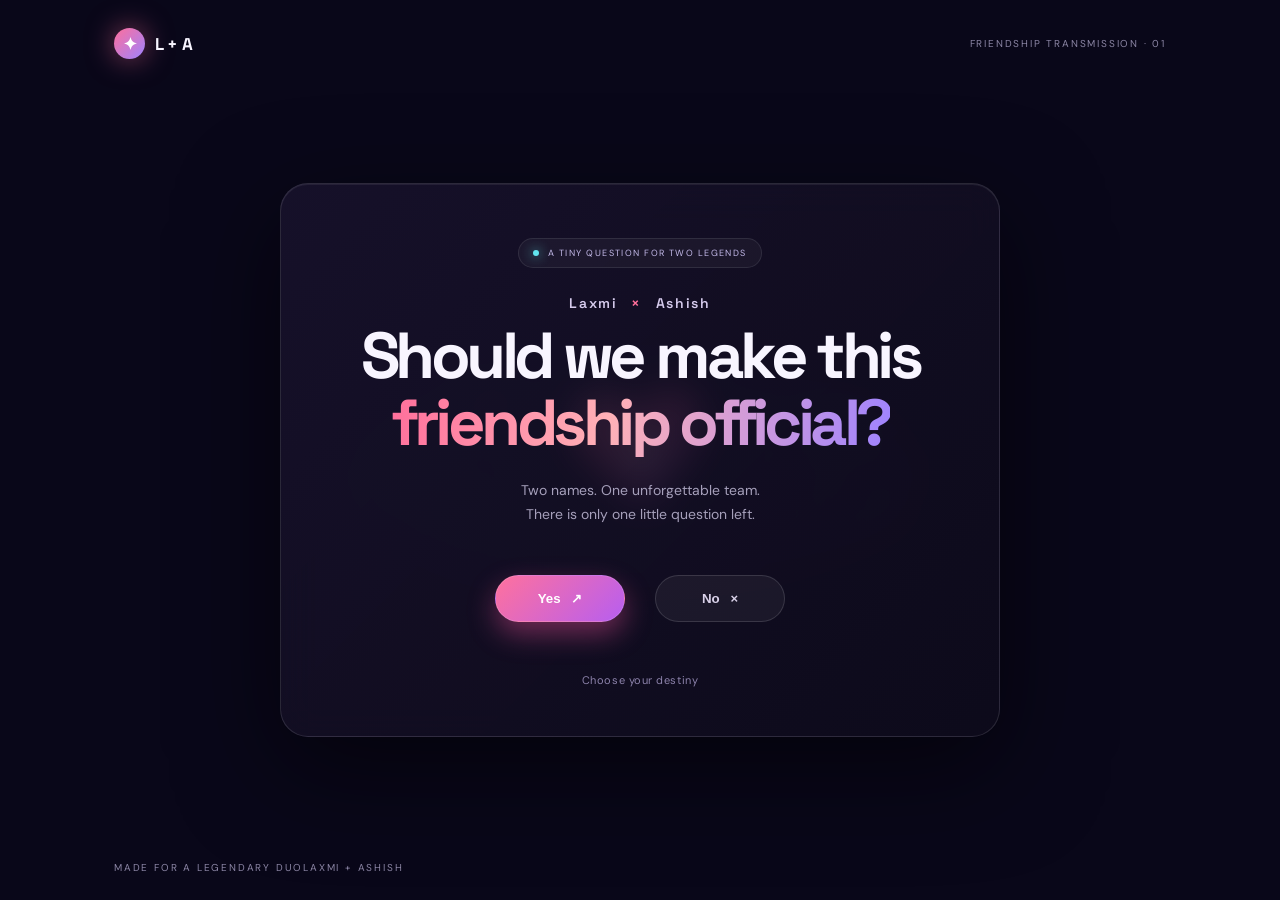
==== commit 45ebbaf1: "Create Laxmi Ashish 3D friendship website" ====
--- a/index.html
+++ b/index.html
@@ -1,47 +1,24 @@
 <!doctype html>
 <html lang="en">
-  <head>
-    <meta charset="UTF-8" />
-    <meta name="viewport" content="width=device-width, initial-scale=1.0" />
-    <meta name="theme-color" content="#fff7f8" />
-    <meta name="description" content="A tiny question for Laxmi." />
-    <title>Laxmi, one little question</title>
-    <link rel="preconnect" href="https://fonts.googleapis.com" />
-    <link rel="preconnect" href="https://fonts.gstatic.com" crossorigin />
-    <link href="https://fonts.googleapis.com/css2?family=DM+Sans:wght@400;500;600;700&family=Playfair+Display:wght@600;700&display=swap" rel="stylesheet" />
-    <link rel="stylesheet" href="styles.css" />
-  </head>
-  <body>
-    <div class="grain" aria-hidden="true"></div>
-    <div class="orb orb-one" aria-hidden="true"></div>
-    <div class="orb orb-two" aria-hidden="true"></div>
-    <main class="page-shell">
-      <header class="topbar">
-        <a class="wordmark" href="/" aria-label="Laxmi home"><span class="wordmark-mark">✦</span> for Laxmi</a>
-        <span class="tiny-note">one honest question</span>
-      </header>
-      <section class="question-card" aria-labelledby="question-title">
-        <div class="sparkle sparkle-a" aria-hidden="true">✦</div><div class="sparkle sparkle-b" aria-hidden="true">✧</div>
-        <div class="eyebrow"><span class="eyebrow-line"></span> a little moment <span class="eyebrow-line"></span></div>
-        <div class="heart-badge" aria-hidden="true">♥</div>
-        <p class="greeting">Dear <strong>Laxmi</strong>,</p>
-        <h1 id="question-title">Do you want to<br /><em>become my best friend?</em></h1>
-        <p class="subcopy">No pressure. Just a tiny yes-or-no adventure.<br />Choose carefully… the buttons are feeling playful.</p>
-        <div class="button-zone" id="buttonZone" aria-label="Your answer">
-          <button class="answer-button yes-button" id="yesButton" type="button">Yes <span aria-hidden="true">♥</span></button>
-          <button class="answer-button no-button" id="noButton" type="button">No <span aria-hidden="true">✦</span></button>
-        </div>
-        <p class="hint" id="hint" aria-live="polite">Tap an answer to see what happens</p>
-      </section>
-      <footer class="footer-note"><span>made with a little courage</span><span class="footer-heart">♥</span><span>just for Laxmi</span></footer>
-    </main>
-    <div class="celebration" id="celebration" role="dialog" aria-modal="true" aria-labelledby="celebrationTitle" hidden>
-      <div class="celebration-card">
-        <div class="celebration-icon">♡</div><p class="eyebrow">best answer ever</p><h2 id="celebrationTitle">Yay, Laxmi!</h2>
-        <p>Looks like we’re officially best friends now.</p>
-        <button class="again-button" id="againButton" type="button">Ask me again <span>↗</span></button>
-      </div>
-    </div>
-    <script src="script.js"></script>
-  </body>
-</html>
+<head>
+<meta charset="UTF-8"><meta name="viewport" content="width=device-width,initial-scale=1">
+<meta name="theme-color" content="#090719"><meta name="description" content="Laxmi and Ashish — a friendship worth making official.">
+<title>Laxmi + Ashish — Best Friends?</title>
+<link rel="preconnect" href="https://fonts.googleapis.com"><link rel="preconnect" href="https://fonts.gstatic.com" crossorigin>
+<link href="https://fonts.googleapis.com/css2?family=DM+Sans:wght@400;500;600;700&family=Space+Grotesk:wght@500;600;700&display=swap" rel="stylesheet">
+<link rel="stylesheet" href="styles.css">
+</head>
+<body>
+<canvas id="stars" aria-hidden="true"></canvas><div class="aurora a1"></div><div class="aurora a2"></div>
+<main class="shell">
+<header><a class="brand" href="/"><b>✦</b><span>L + A</span></a><span class="top-note">friendship transmission · 01</span></header>
+<section class="hero" aria-labelledby="question">
+<div class="visual" aria-hidden="true"><div class="ring r1"></div><div class="ring r2"></div><div class="ring r3"></div><div class="heart"><span>♥</span></div><div class="orbit oa"><i></i></div><div class="orbit ob"><i></i></div></div>
+<div class="card"><div class="pill"><span></span> a tiny question for two legends</div><p class="names">Laxmi <em>×</em> Ashish</p><h1 id="question">Should we make this<br><strong>friendship official?</strong></h1><p class="intro">Two names. One unforgettable team.<br>There is only one little question left.</p>
+<div class="answers" id="answers"><button class="answer yes" id="yes" type="button">Yes <small>↗</small></button><button class="answer no" id="no" type="button">No <small>×</small></button></div><p class="hint" id="hint" aria-live="polite">Choose your destiny</p></div>
+</section>
+<footer><span>made for a legendary duo</span><i></i><span>laxmi + ashish</span></footer>
+</main>
+<div class="modal" id="modal" hidden role="dialog" aria-modal="true" aria-labelledby="success"><div class="modal-card"><div class="modal-heart">♥</div><p class="mini">friendship unlocked</p><h2 id="success">Laxmi + Ashish</h2><p>The official best-friend era starts now.</p><button id="again">Replay the moment <b>↻</b></button></div></div>
+<script src="script.js"></script>
+</body></html>
--- a/styles.css
+++ b/styles.css
@@ -1 +1 @@
-:root{--paper:#fff8f6;--ink:#2b1d2a;--muted:#8f7584;--rose:#ef6d87;--rose-dark:#d54c6d;--lilac:#8d7fe4;--line:rgba(112,72,98,.13);--shadow:0 30px 90px rgba(126,72,101,.16)}*{box-sizing:border-box}html{min-height:100%}body{min-height:100vh;margin:0;overflow-x:hidden;color:var(--ink);background:var(--paper);font-family:"DM Sans",system-ui,sans-serif;-webkit-font-smoothing:antialiased}button,a{font:inherit}button{-webkit-tap-highlight-color:transparent}.grain{position:fixed;inset:0;z-index:-1;pointer-events:none;opacity:.22;background-image:url("data:image/svg+xml,%3Csvg viewBox='0 0 180 180' xmlns='http://www.w3.org/2000/svg'%3E%3Cfilter id='n'%3E%3CfeTurbulence type='fractalNoise' baseFrequency='.8' numOctaves='4' stitchTiles='stitch'/%3E%3C/filter%3E%3Crect width='100%25' height='100%25' filter='url(%23n)' opacity='.12'/%3E%3C/svg%3E")}.orb{position:fixed;z-index:-2;border-radius:999px;filter:blur(3px);pointer-events:none}.orb-one{width:46vw;height:46vw;max-width:600px;max-height:600px;top:-20vw;right:-11vw;background:#fde3e9}.orb-two{width:34vw;height:34vw;max-width:450px;max-height:450px;bottom:-13vw;left:-8vw;background:#e9e3ff}.page-shell{width:min(100%,1320px);min-height:100vh;margin:0 auto;padding:28px clamp(22px,5vw,72px) 30px;display:flex;flex-direction:column}.topbar{display:flex;align-items:center;justify-content:space-between;gap:20px}.wordmark{color:var(--ink);text-decoration:none;font-weight:700;letter-spacing:-.03em}.wordmark-mark{display:inline-grid;place-items:center;width:28px;height:28px;margin-right:7px;border-radius:50%;color:white;background:var(--rose);box-shadow:0 7px 16px rgba(239,109,135,.3);font-size:12px}.tiny-note{color:var(--muted);font-size:11px;text-transform:uppercase;letter-spacing:.16em}.question-card{position:relative;width:min(100%,760px);margin:clamp(38px,7vh,76px) auto 0;padding:clamp(34px,6vw,70px) clamp(22px,7vw,82px) clamp(28px,4vw,52px);border:1px solid rgba(255,255,255,.85);border-radius:30px;text-align:center;background:rgba(255,255,255,.6);box-shadow:var(--shadow);backdrop-filter:blur(16px);isolation:isolate;overflow:hidden}.question-card:before,.question-card:after{content:"";position:absolute;z-index:-1;border-radius:50%}.question-card:before{width:330px;height:330px;top:-180px;left:-120px;background:radial-gradient(circle,rgba(255,206,216,.62),transparent 68%)}.question-card:after{width:280px;height:280px;right:-120px;bottom:-150px;background:radial-gradient(circle,rgba(218,210,255,.68),transparent 68%)}.eyebrow{display:flex;justify-content:center;align-items:center;gap:12px;color:var(--rose-dark);font-size:10px;font-weight:700;text-transform:uppercase;letter-spacing:.24em}.eyebrow-line{display:inline-block;width:30px;height:1px;background:currentColor;opacity:.45}.heart-badge{display:grid;place-items:center;width:70px;height:70px;margin:25px auto 19px;color:white;border-radius:23px;background:linear-gradient(145deg,#f4869d,#de5f7d);box-shadow:0 16px 30px rgba(218,79,111,.24);font-size:31px;transform:rotate(-6deg);animation:float-heart 4s ease-in-out infinite}.greeting{margin:0 0 16px;color:var(--muted);font-size:14px}.greeting strong{color:var(--ink)}h1,h2{font-family:"Playfair Display",Georgia,serif}h1{margin:0;font-size:clamp(34px,6vw,64px);line-height:1.1;letter-spacing:-.055em;font-weight:700}h1 em{color:var(--rose-dark);font-style:normal}.subcopy{margin:22px auto 0;color:var(--muted);font-size:14px;line-height:1.75}.button-zone{position:relative;min-height:102px;margin:31px auto 0}.answer-button{position:absolute;top:18px;min-width:132px;border:0;padding:15px 23px;border-radius:999px;cursor:pointer;font-size:14px;font-weight:700;transition:left .42s cubic-bezier(.2,.85,.25,1),top .42s cubic-bezier(.2,.85,.25,1),transform .25s ease,box-shadow .25s ease}.answer-button:hover{transform:translateY(-3px)}.answer-button:focus-visible{outline:3px solid rgba(141,127,228,.45);outline-offset:4px}.yes-button{left:calc(50% - 150px);color:white;background:linear-gradient(135deg,#f4869d,#db5d7d);box-shadow:0 12px 22px rgba(218,79,111,.25)}.yes-button:hover{box-shadow:0 17px 28px rgba(218,79,111,.3)}.no-button{left:calc(50% + 18px);color:#695b67;background:rgba(255,255,255,.85);border:1px solid var(--line);box-shadow:0 10px 24px rgba(108,74,99,.09)}.no-button:hover{box-shadow:0 14px 26px rgba(108,74,99,.14)}.answer-button span{margin-left:6px;font-size:12px;opacity:.9}.hint{min-height:17px;margin:3px 0 0;color:#a58b9a;font-size:11px;letter-spacing:.04em}.sparkle{position:absolute;color:var(--rose);opacity:.55;font-size:20px;animation:twinkle 3s ease-in-out infinite}.sparkle-a{top:26%;left:7%}.sparkle-b{right:8%;top:18%;color:var(--lilac);animation-delay:1.2s}.footer-note{display:flex;justify-content:center;align-items:center;gap:10px;margin-top:auto;padding-top:28px;color:#a895a5;font-size:11px;letter-spacing:.08em;text-transform:uppercase}.footer-heart{color:var(--rose);font-size:15px}.celebration{position:fixed;inset:0;z-index:5;display:grid;place-items:center;padding:22px;background:rgba(75,41,62,.24);backdrop-filter:blur(10px);animation:fade-in .35s ease both}.celebration[hidden]{display:none}.celebration-card{width:min(100%,430px);padding:46px 30px 34px;border:1px solid rgba(255,255,255,.8);border-radius:30px;background:rgba(255,250,251,.94);text-align:center;box-shadow:0 28px 80px rgba(70,35,61,.24);animation:pop-in .45s cubic-bezier(.2,.9,.25,1.2) both}.celebration-icon{display:grid;place-items:center;width:76px;height:76px;margin:0 auto 18px;border-radius:50%;color:white;background:var(--rose);font-size:46px;line-height:1}.celebration-card h2{margin:13px 0 8px;font-size:42px}.celebration-card>p:not(.eyebrow){margin:0 auto 24px;color:var(--muted);font-size:14px}.again-button{border:0;padding:13px 20px;border-radius:999px;color:var(--rose-dark);background:#fde5ea;cursor:pointer;font-size:13px;font-weight:700}.again-button span{display:inline-block;margin-left:6px;transition:transform .2s ease}.again-button:hover span{transform:translate(3px,-3px)}@keyframes float-heart{0%,100%{transform:rotate(-6deg) translateY(0)}50%{transform:rotate(4deg) translateY(-7px)}}@keyframes twinkle{0%,100%{transform:scale(.75) rotate(0);opacity:.35}50%{transform:scale(1.15) rotate(18deg);opacity:.85}}@keyframes fade-in{from{opacity:0}to{opacity:1}}@keyframes pop-in{from{opacity:0;transform:scale(.88) translateY(15px)}to{opacity:1;transform:scale(1) translateY(0)}}@media(max-width:560px){.page-shell{padding-top:20px}.tiny-note{display:none}.question-card{margin-top:39px;border-radius:24px}.heart-badge{width:60px;height:60px;border-radius:19px;font-size:26px}h1{font-size:clamp(31px,9vw,48px)}.subcopy{font-size:13px}.button-zone{min-height:170px}.answer-button{min-width:125px}.yes-button{left:calc(50% - 138px)}.no-button{left:calc(50% + 13px)}.footer-note{font-size:9px}.sparkle-a{left:5%}.sparkle-b{right:5%}}@media(prefers-reduced-motion:reduce){*,*::before,*::after{animation-duration:.01ms!important;animation-iteration-count:1!important;transition-duration:.01ms!important}}
+:root{--bg:#090719;--ink:#f8f5ff;--muted:#a6a0bb;--pink:#ff6f9b;--violet:#9e83ff;--cyan:#62e5ef}*{box-sizing:border-box}html,body{margin:0;min-height:100%;background:var(--bg);color:var(--ink);font-family:"DM Sans",sans-serif}body{overflow-x:hidden}#stars{position:fixed;inset:0;width:100%;height:100%;z-index:-3}.aurora{position:fixed;z-index:-2;border-radius:50%;filter:blur(70px);opacity:.42;pointer-events:none}.a1{width:45vw;height:45vw;right:-10vw;top:-18vw;background:#4b2e91}.a2{width:38vw;height:38vw;left:-15vw;bottom:-18vw;background:#842550}.shell{width:min(1180px,100%);min-height:100vh;margin:auto;padding:28px clamp(22px,5vw,70px) 26px;display:flex;flex-direction:column}header{display:flex;justify-content:space-between;align-items:center}.brand{color:var(--ink);text-decoration:none;display:flex;gap:10px;align-items:center;font:700 17px "Space Grotesk"}.brand b{display:grid;place-items:center;width:31px;height:31px;border-radius:50%;color:#fff;background:linear-gradient(135deg,var(--pink),var(--violet));box-shadow:0 0 28px #ff6f9b88}.top-note,footer{color:#8c86a5;text-transform:uppercase;letter-spacing:.18em;font-size:10px}.hero{position:relative;display:grid;place-items:center;flex:1;min-height:680px}.visual{position:absolute;width:min(72vw,640px);aspect-ratio:1;top:50%;left:50%;transform:translate(-50%,-52%);perspective:900px;pointer-events:none}.ring{position:absolute;inset:12%;border:1px solid #8f7bff45;border-radius:50%;transform:rotateX(68deg) rotateZ(15deg);box-shadow:0 0 30px #7c5fff22;animation:spin 14s linear infinite}.r2{inset:20%;transform:rotateX(68deg) rotateZ(-30deg);border-color:#60dce34b;animation-duration:10s;animation-direction:reverse}.r3{inset:30%;transform:rotateX(68deg) rotateZ(55deg);border-color:#ff6f9b55;animation-duration:7s}.heart{position:absolute;top:50%;left:50%;width:150px;height:150px;transform:translate(-50%,-50%) rotateX(12deg) rotateZ(-4deg);display:grid;place-items:center;color:#fff;font-size:68px;background:linear-gradient(145deg,#ff91b0 0%,#df4f85 45%,#805bdb 100%);clip-path:polygon(50% 92%,8% 46%,8% 27%,18% 12%,34% 10%,50% 27%,66% 10%,82% 12%,92% 27%,92% 46%);filter:drop-shadow(0 22px 30px #ff518d66);animation:float 4s ease-in-out infinite}.heart:after{content:"";position:absolute;inset:11px;clip-path:inherit;border:1px solid #ffffff72}.heart span{margin-top:10px;text-shadow:0 4px 10px #7d194a}.orbit{position:absolute;width:84%;height:28%;left:8%;top:36%;border:1px solid #ffffff2a;border-radius:50%;transform:rotateX(70deg) rotateZ(-19deg);animation:spin 11s linear infinite}.ob{transform:rotateX(70deg) rotateZ(42deg);animation-duration:8s;animation-direction:reverse}.orbit i{position:absolute;width:11px;height:11px;right:7%;top:50%;border-radius:50%;background:var(--cyan);box-shadow:0 0 20px 5px #62e5efaa}.ob i{left:7%;right:auto;background:var(--pink);box-shadow:0 0 20px 5px #ff6f9baa}.card{position:relative;width:min(100%,720px);padding:54px 30px 34px;text-align:center;border:1px solid #ffffff1e;border-radius:28px;background:linear-gradient(135deg,#18132cdd,#0e0b1be8);box-shadow:0 30px 100px #0008, inset 0 1px #fff1;backdrop-filter:blur(18px);z-index:1}.pill{display:inline-flex;gap:9px;align-items:center;padding:8px 14px;border-radius:999px;color:#c4b9e9;background:#ffffff0a;border:1px solid #ffffff18;text-transform:uppercase;letter-spacing:.16em;font-size:9px}.pill span{width:6px;height:6px;border-radius:50%;background:var(--cyan);box-shadow:0 0 12px var(--cyan);animation:pulse 1.6s infinite}.names{margin:26px 0 10px;color:#d6cbed;font:600 14px "Space Grotesk";letter-spacing:.12em}.names em{color:var(--pink);font-style:normal;padding:0 8px}h1,h2{font-family:"Space Grotesk",sans-serif}h1{margin:0;font-size:clamp(32px,6vw,65px);line-height:1.04;letter-spacing:-.07em}h1 strong{display:inline-block;color:transparent;background:linear-gradient(100deg,var(--pink),#ffb1b7 44%,var(--violet));-webkit-background-clip:text;background-clip:text} .intro{color:var(--muted);font-size:14px;line-height:1.7;margin:22px 0 0}.answers{position:relative;min-height:105px;margin:31px auto 0;width:min(100%,410px)}.answer{position:absolute;top:18px;min-width:130px;padding:15px 23px;border-radius:999px;border:1px solid #ffffff22;cursor:pointer;font-weight:700;transition:left .4s cubic-bezier(.2,.9,.2,1),top .4s cubic-bezier(.2,.9,.2,1),transform .2s,box-shadow .2s}.answer:hover{transform:translateY(-4px)}.answer:focus-visible{outline:3px solid #62e5ef88;outline-offset:4px}.yes{left:calc(50% - 145px);color:#fff;background:linear-gradient(135deg,#ff719d,#b75ef0);box-shadow:0 12px 28px #e94f9570}.no{left:calc(50% + 15px);color:#d9d1e9;background:#ffffff0d}.answer small{margin-left:7px;font-size:13px}.hint{min-height:18px;color:#8d83ac;font-size:11px;letter-spacing:.05em}.footer{display:flex;justify-content:center;gap:14px;align-items:center}.footer i{width:42px;height:1px;background:#ffffff2b}.modal{position:fixed;inset:0;z-index:4;display:grid;place-items:center;padding:20px;background:#080615b8;backdrop-filter:blur(12px);animation:fade .3s}.modal[hidden]{display:none}.modal-card{width:min(100%,430px);padding:42px 28px 30px;border:1px solid #ffffff2a;border-radius:28px;background:linear-gradient(145deg,#21163b,#110d22);text-align:center;box-shadow:0 30px 100px #0009}.modal-heart{font-size:55px;color:var(--pink);text-shadow:0 0 30px #ff6f9b;animation:float 3s infinite}.mini{color:var(--cyan);font-size:10px;letter-spacing:.2em;text-transform:uppercase}.modal h2{margin:12px 0 8px;font-size:36px}.modal-card>p:not(.mini){color:var(--muted);font-size:14px}.modal button{margin-top:14px;padding:13px 20px;border:0;border-radius:999px;color:#fff;background:#ffffff14;cursor:pointer}.modal button b{margin-left:7px;color:var(--cyan)}@keyframes spin{to{transform:rotateX(68deg) rotateZ(375deg)}}@keyframes float{0%,100%{transform:translate(-50%,-50%) rotateX(12deg) rotateZ(-4deg) translateY(0)}50%{transform:translate(-50%,-50%) rotateX(12deg) rotateZ(3deg) translateY(-13px)}}@keyframes pulse{50%{opacity:.3;transform:scale(.6)}}@keyframes fade{from{opacity:0}}@media(max-width:560px){.shell{padding-top:20px}.top-note{display:none}.hero{min-height:680px}.visual{width:145vw;opacity:.8}.card{padding:39px 18px 28px;border-radius:23px}.pill{font-size:8px}h1{font-size:clamp(31px,9vw,48px)}.intro{font-size:13px}.answers{min-height:160px}.yes{left:calc(50% - 138px)}.no{left:calc(50% + 8px)}footer{font-size:8px;letter-spacing:.12em}}@media(prefers-reduced-motion:reduce){*{animation-duration:.01ms!important;transition-duration:.01ms!important}}
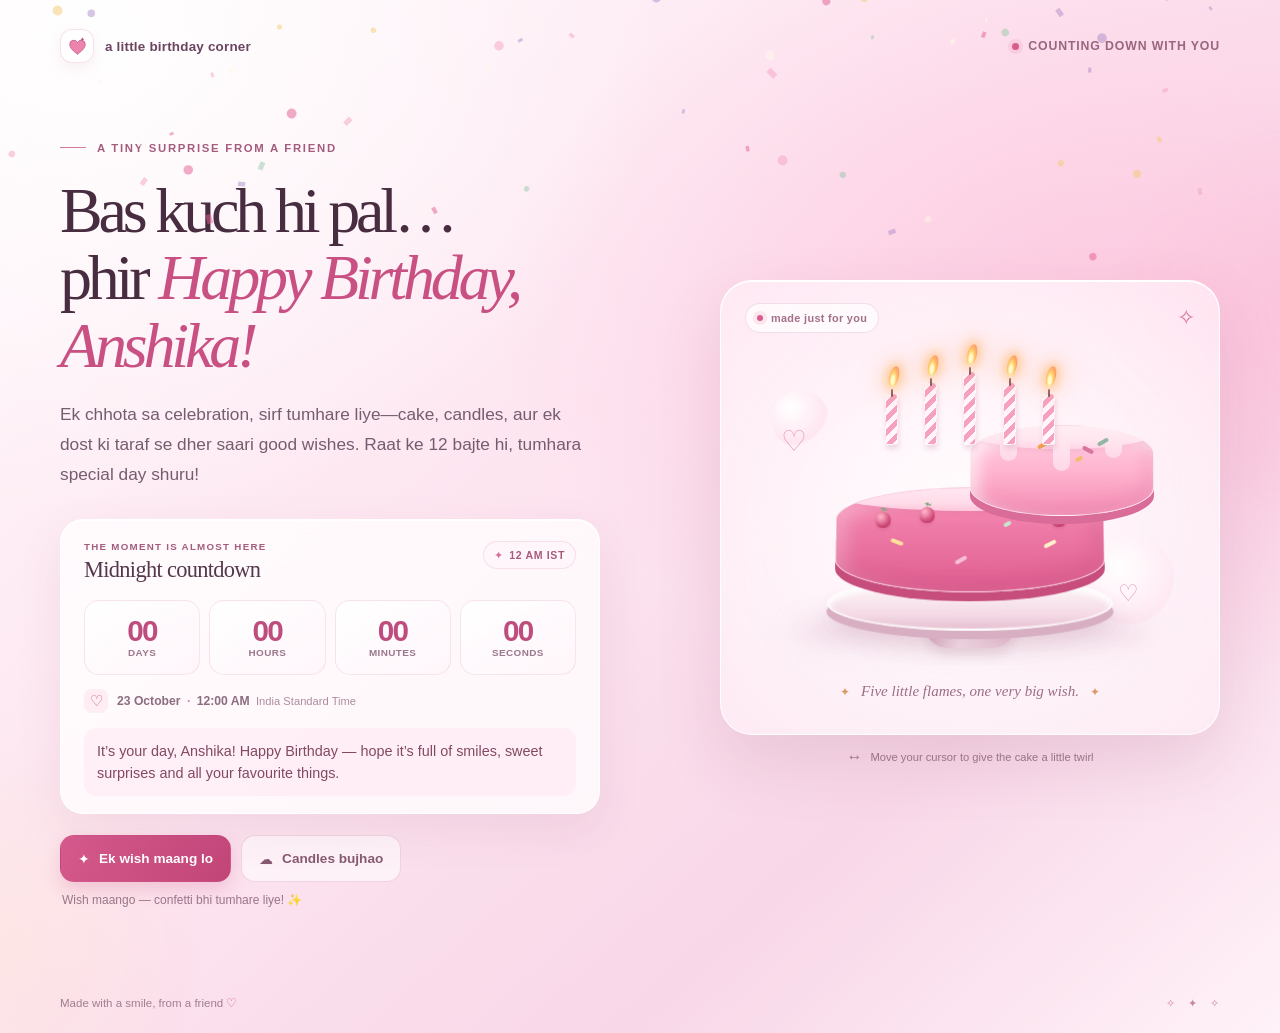
==== commit 9d01624b: "Build Anshika birthday countdown page" ====
--- a/index.html
+++ b/index.html
@@ -1,24 +1,133 @@
 <!doctype html>
-<html lang="en">
-<head>
-<meta charset="UTF-8"><meta name="viewport" content="width=device-width,initial-scale=1">
-<meta name="theme-color" content="#090719"><meta name="description" content="Laxmi and Ashish — a friendship worth making official.">
-<title>Laxmi + Ashish — Best Friends?</title>
-<link rel="preconnect" href="https://fonts.googleapis.com"><link rel="preconnect" href="https://fonts.gstatic.com" crossorigin>
-<link href="https://fonts.googleapis.com/css2?family=DM+Sans:wght@400;500;600;700&family=Space+Grotesk:wght@500;600;700&display=swap" rel="stylesheet">
-<link rel="stylesheet" href="styles.css">
-</head>
-<body>
-<canvas id="stars" aria-hidden="true"></canvas><div class="aurora a1"></div><div class="aurora a2"></div>
-<main class="shell">
-<header><a class="brand" href="/"><b>✦</b><span>L + A</span></a><span class="top-note">friendship transmission · 01</span></header>
-<section class="hero" aria-labelledby="question">
-<div class="visual" aria-hidden="true"><div class="ring r1"></div><div class="ring r2"></div><div class="ring r3"></div><div class="heart"><span>♥</span></div><div class="orbit oa"><i></i></div><div class="orbit ob"><i></i></div></div>
-<div class="card"><div class="pill"><span></span> a tiny question for two legends</div><p class="names">Laxmi <em>×</em> Ashish</p><h1 id="question">Should we make this<br><strong>friendship official?</strong></h1><p class="intro">Two names. One unforgettable team.<br>There is only one little question left.</p>
-<div class="answers" id="answers"><button class="answer yes" id="yes" type="button">Yes <small>↗</small></button><button class="answer no" id="no" type="button">No <small>×</small></button></div><p class="hint" id="hint" aria-live="polite">Choose your destiny</p></div>
-</section>
-<footer><span>made for a legendary duo</span><i></i><span>laxmi + ashish</span></footer>
-</main>
-<div class="modal" id="modal" hidden role="dialog" aria-modal="true" aria-labelledby="success"><div class="modal-card"><div class="modal-heart">♥</div><p class="mini">friendship unlocked</p><h2 id="success">Laxmi + Ashish</h2><p>The official best-friend era starts now.</p><button id="again">Replay the moment <b>↻</b></button></div></div>
-<script src="script.js"></script>
-</body></html>
+<html lang="hi-Latn">
+  <head>
+    <meta charset="UTF-8" />
+    <meta name="viewport" content="width=device-width, initial-scale=1" />
+    <meta name="theme-color" content="#fbe7f1" />
+    <meta
+      name="description"
+      content="A little birthday countdown and cake celebration for Anshika, made by a friend."
+    />
+    <title>Almost your birthday, Anshika!</title>
+    <link rel="icon" type="image/svg+xml" href="/favicon.svg" />
+    <link rel="stylesheet" href="/styles.css" />
+    <script src="/app.js" defer></script>
+  </head>
+  <body>
+    <div class="page-glow page-glow--one" aria-hidden="true"></div>
+    <div class="page-glow page-glow--two" aria-hidden="true"></div>
+    <canvas class="confetti-canvas" id="confetti" aria-hidden="true"></canvas>
+
+    <header class="topbar">
+      <a class="wordmark" href="#top" aria-label="A little birthday corner, home">
+        <span class="wordmark-mark" aria-hidden="true">
+          <svg viewBox="0 0 40 40" role="presentation">
+            <path d="M20 33S6.5 25.6 6.5 16.2a7.1 7.1 0 0 1 13.5-3.1 7.1 7.1 0 0 1 13.5 3.1C33.5 25.6 20 33 20 33Z" />
+            <path class="mark-spark" d="M28.5 5.5v4m-2-2h4" />
+          </svg>
+        </span>
+        <span>a little birthday corner</span>
+      </a>
+      <span class="topbar-note"><span class="live-dot" aria-hidden="true"></span> counting down with you</span>
+    </header>
+
+    <main id="top" class="birthday-layout">
+      <section class="message-column" aria-labelledby="page-title">
+        <p class="eyebrow"><span class="eyebrow-line" aria-hidden="true"></span> a tiny surprise from a friend</p>
+        <h1 id="page-title">Bas kuch hi pal…<br />phir <span class="name-highlight">Happy Birthday, Anshika!</span></h1>
+        <p class="intro-copy">
+          Ek chhota sa celebration, sirf tumhare liye—cake, candles, aur ek dost ki taraf se dher saari good wishes.
+          Raat ke 12 bajte hi, tumhara special day shuru!
+        </p>
+
+        <section class="countdown-card" aria-labelledby="countdown-title">
+          <div class="countdown-heading">
+            <div>
+              <p class="card-kicker">the moment is almost here</p>
+              <h2 id="countdown-title">Midnight countdown</h2>
+            </div>
+            <span class="midnight-badge"><span aria-hidden="true">✦</span> 12 AM IST</span>
+          </div>
+          <div class="countdown-grid" aria-live="off" aria-label="Time remaining until Anshika's birthday">
+            <div class="time-unit"><span id="days" class="time-value">00</span><span class="time-label">days</span></div>
+            <div class="time-unit"><span id="hours" class="time-value">00</span><span class="time-label">hours</span></div>
+            <div class="time-unit"><span id="minutes" class="time-value">00</span><span class="time-label">minutes</span></div>
+            <div class="time-unit"><span id="seconds" class="time-value">00</span><span class="time-label">seconds</span></div>
+          </div>
+          <div class="countdown-footer">
+            <span class="calendar-icon" aria-hidden="true">♡</span>
+            <span>23 October <span class="footer-dot" aria-hidden="true">·</span> 12:00 AM <span class="timezone-label">India Standard Time</span></span>
+          </div>
+          <p class="birthday-reveal" id="birthday-reveal" hidden>
+            It’s your day, Anshika! Happy Birthday — hope it’s full of smiles, sweet surprises and all your favourite things.
+          </p>
+        </section>
+
+        <div class="button-row">
+          <button class="button button--primary" id="wish-button" type="button">
+            <span aria-hidden="true">✦</span> Ek wish maang lo
+          </button>
+          <button class="button button--quiet" id="blow-button" type="button">
+            <span aria-hidden="true">☁</span> Candles bujhao
+          </button>
+          <button class="button button--quiet" id="relight-button" type="button" hidden>
+            <span aria-hidden="true">✧</span> Phir se jalao
+          </button>
+        </div>
+        <p class="interaction-note" id="interaction-note" aria-live="polite">Wish maango, ya candles par tap karke unhe bujhao.</p>
+      </section>
+
+      <section class="cake-column" aria-label="Interactive 3D birthday cake">
+        <div class="cake-card" id="cake-card">
+          <div class="scene-header">
+            <span class="scene-tag"><span class="scene-tag-dot" aria-hidden="true"></span> made just for you</span>
+            <span class="scene-sparkle" aria-hidden="true">✧</span>
+          </div>
+          <div class="cake-stage">
+            <div class="soft-orb soft-orb--left" aria-hidden="true"></div>
+            <div class="soft-orb soft-orb--right" aria-hidden="true"></div>
+            <span class="float-heart float-heart--one" aria-hidden="true">♡</span>
+            <span class="float-heart float-heart--two" aria-hidden="true">✦</span>
+            <span class="float-heart float-heart--three" aria-hidden="true">♡</span>
+
+            <div class="cake-art" id="cake-art">
+              <div class="candle-row" aria-hidden="true">
+                <span class="candle candle--one"><i class="flame"></i><i class="wick"></i></span>
+                <span class="candle candle--two"><i class="flame"></i><i class="wick"></i></span>
+                <span class="candle candle--three"><i class="flame"></i><i class="wick"></i></span>
+                <span class="candle candle--four"><i class="flame"></i><i class="wick"></i></span>
+                <span class="candle candle--five"><i class="flame"></i><i class="wick"></i></span>
+              </div>
+              <div class="cake-top-tier">
+                <div class="top-icing"></div>
+                <span class="sprinkle sprinkle--a"></span><span class="sprinkle sprinkle--b"></span>
+                <span class="sprinkle sprinkle--c"></span><span class="sprinkle sprinkle--d"></span>
+                <span class="drip drip--a"></span><span class="drip drip--b"></span><span class="drip drip--c"></span>
+              </div>
+              <div class="cake-lower-tier">
+                <div class="lower-icing"></div>
+                <span class="berry berry--one"></span><span class="berry berry--two"></span><span class="berry berry--three"></span>
+                <span class="lower-sprinkle lower-sprinkle--a"></span><span class="lower-sprinkle lower-sprinkle--b"></span>
+                <span class="lower-sprinkle lower-sprinkle--c"></span><span class="lower-sprinkle lower-sprinkle--d"></span>
+              </div>
+              <div class="cake-plate"><span class="plate-shine"></span></div>
+              <div class="plate-foot"></div>
+            </div>
+            <span class="cake-shadow" aria-hidden="true"></span>
+          </div>
+          <div class="scene-caption">
+            <span class="caption-star" aria-hidden="true">✦</span>
+            <p>Five little flames, one very big wish.</p>
+            <span class="caption-star" aria-hidden="true">✦</span>
+          </div>
+        </div>
+        <p class="tilt-hint"><span aria-hidden="true">↔</span> Move your cursor to give the cake a little twirl</p>
+      </section>
+    </main>
+
+    <footer class="page-footer">
+      <span>Made with a smile, from a friend <span aria-hidden="true">♡</span></span>
+      <span class="footer-sparkles" aria-hidden="true">✧ &nbsp; ✦ &nbsp; ✧</span>
+    </footer>
+  </body>
+</html>
--- a/styles.css
+++ b/styles.css
@@ -1 +1,259 @@
-:root{--bg:#090719;--ink:#f8f5ff;--muted:#a6a0bb;--pink:#ff6f9b;--violet:#9e83ff;--cyan:#62e5ef}*{box-sizing:border-box}html,body{margin:0;min-height:100%;background:var(--bg);color:var(--ink);font-family:"DM Sans",sans-serif}body{overflow-x:hidden}#stars{position:fixed;inset:0;width:100%;height:100%;z-index:-3}.aurora{position:fixed;z-index:-2;border-radius:50%;filter:blur(70px);opacity:.42;pointer-events:none}.a1{width:45vw;height:45vw;right:-10vw;top:-18vw;background:#4b2e91}.a2{width:38vw;height:38vw;left:-15vw;bottom:-18vw;background:#842550}.shell{width:min(1180px,100%);min-height:100vh;margin:auto;padding:28px clamp(22px,5vw,70px) 26px;display:flex;flex-direction:column}header{display:flex;justify-content:space-between;align-items:center}.brand{color:var(--ink);text-decoration:none;display:flex;gap:10px;align-items:center;font:700 17px "Space Grotesk"}.brand b{display:grid;place-items:center;width:31px;height:31px;border-radius:50%;color:#fff;background:linear-gradient(135deg,var(--pink),var(--violet));box-shadow:0 0 28px #ff6f9b88}.top-note,footer{color:#8c86a5;text-transform:uppercase;letter-spacing:.18em;font-size:10px}.hero{position:relative;display:grid;place-items:center;flex:1;min-height:680px}.visual{position:absolute;width:min(72vw,640px);aspect-ratio:1;top:50%;left:50%;transform:translate(-50%,-52%);perspective:900px;pointer-events:none}.ring{position:absolute;inset:12%;border:1px solid #8f7bff45;border-radius:50%;transform:rotateX(68deg) rotateZ(15deg);box-shadow:0 0 30px #7c5fff22;animation:spin 14s linear infinite}.r2{inset:20%;transform:rotateX(68deg) rotateZ(-30deg);border-color:#60dce34b;animation-duration:10s;animation-direction:reverse}.r3{inset:30%;transform:rotateX(68deg) rotateZ(55deg);border-color:#ff6f9b55;animation-duration:7s}.heart{position:absolute;top:50%;left:50%;width:150px;height:150px;transform:translate(-50%,-50%) rotateX(12deg) rotateZ(-4deg);display:grid;place-items:center;color:#fff;font-size:68px;background:linear-gradient(145deg,#ff91b0 0%,#df4f85 45%,#805bdb 100%);clip-path:polygon(50% 92%,8% 46%,8% 27%,18% 12%,34% 10%,50% 27%,66% 10%,82% 12%,92% 27%,92% 46%);filter:drop-shadow(0 22px 30px #ff518d66);animation:float 4s ease-in-out infinite}.heart:after{content:"";position:absolute;inset:11px;clip-path:inherit;border:1px solid #ffffff72}.heart span{margin-top:10px;text-shadow:0 4px 10px #7d194a}.orbit{position:absolute;width:84%;height:28%;left:8%;top:36%;border:1px solid #ffffff2a;border-radius:50%;transform:rotateX(70deg) rotateZ(-19deg);animation:spin 11s linear infinite}.ob{transform:rotateX(70deg) rotateZ(42deg);animation-duration:8s;animation-direction:reverse}.orbit i{position:absolute;width:11px;height:11px;right:7%;top:50%;border-radius:50%;background:var(--cyan);box-shadow:0 0 20px 5px #62e5efaa}.ob i{left:7%;right:auto;background:var(--pink);box-shadow:0 0 20px 5px #ff6f9baa}.card{position:relative;width:min(100%,720px);padding:54px 30px 34px;text-align:center;border:1px solid #ffffff1e;border-radius:28px;background:linear-gradient(135deg,#18132cdd,#0e0b1be8);box-shadow:0 30px 100px #0008, inset 0 1px #fff1;backdrop-filter:blur(18px);z-index:1}.pill{display:inline-flex;gap:9px;align-items:center;padding:8px 14px;border-radius:999px;color:#c4b9e9;background:#ffffff0a;border:1px solid #ffffff18;text-transform:uppercase;letter-spacing:.16em;font-size:9px}.pill span{width:6px;height:6px;border-radius:50%;background:var(--cyan);box-shadow:0 0 12px var(--cyan);animation:pulse 1.6s infinite}.names{margin:26px 0 10px;color:#d6cbed;font:600 14px "Space Grotesk";letter-spacing:.12em}.names em{color:var(--pink);font-style:normal;padding:0 8px}h1,h2{font-family:"Space Grotesk",sans-serif}h1{margin:0;font-size:clamp(32px,6vw,65px);line-height:1.04;letter-spacing:-.07em}h1 strong{display:inline-block;color:transparent;background:linear-gradient(100deg,var(--pink),#ffb1b7 44%,var(--violet));-webkit-background-clip:text;background-clip:text} .intro{color:var(--muted);font-size:14px;line-height:1.7;margin:22px 0 0}.answers{position:relative;min-height:105px;margin:31px auto 0;width:min(100%,410px)}.answer{position:absolute;top:18px;min-width:130px;padding:15px 23px;border-radius:999px;border:1px solid #ffffff22;cursor:pointer;font-weight:700;transition:left .4s cubic-bezier(.2,.9,.2,1),top .4s cubic-bezier(.2,.9,.2,1),transform .2s,box-shadow .2s}.answer:hover{transform:translateY(-4px)}.answer:focus-visible{outline:3px solid #62e5ef88;outline-offset:4px}.yes{left:calc(50% - 145px);color:#fff;background:linear-gradient(135deg,#ff719d,#b75ef0);box-shadow:0 12px 28px #e94f9570}.no{left:calc(50% + 15px);color:#d9d1e9;background:#ffffff0d}.answer small{margin-left:7px;font-size:13px}.hint{min-height:18px;color:#8d83ac;font-size:11px;letter-spacing:.05em}.footer{display:flex;justify-content:center;gap:14px;align-items:center}.footer i{width:42px;height:1px;background:#ffffff2b}.modal{position:fixed;inset:0;z-index:4;display:grid;place-items:center;padding:20px;background:#080615b8;backdrop-filter:blur(12px);animation:fade .3s}.modal[hidden]{display:none}.modal-card{width:min(100%,430px);padding:42px 28px 30px;border:1px solid #ffffff2a;border-radius:28px;background:linear-gradient(145deg,#21163b,#110d22);text-align:center;box-shadow:0 30px 100px #0009}.modal-heart{font-size:55px;color:var(--pink);text-shadow:0 0 30px #ff6f9b;animation:float 3s infinite}.mini{color:var(--cyan);font-size:10px;letter-spacing:.2em;text-transform:uppercase}.modal h2{margin:12px 0 8px;font-size:36px}.modal-card>p:not(.mini){color:var(--muted);font-size:14px}.modal button{margin-top:14px;padding:13px 20px;border:0;border-radius:999px;color:#fff;background:#ffffff14;cursor:pointer}.modal button b{margin-left:7px;color:var(--cyan)}@keyframes spin{to{transform:rotateX(68deg) rotateZ(375deg)}}@keyframes float{0%,100%{transform:translate(-50%,-50%) rotateX(12deg) rotateZ(-4deg) translateY(0)}50%{transform:translate(-50%,-50%) rotateX(12deg) rotateZ(3deg) translateY(-13px)}}@keyframes pulse{50%{opacity:.3;transform:scale(.6)}}@keyframes fade{from{opacity:0}}@media(max-width:560px){.shell{padding-top:20px}.top-note{display:none}.hero{min-height:680px}.visual{width:145vw;opacity:.8}.card{padding:39px 18px 28px;border-radius:23px}.pill{font-size:8px}h1{font-size:clamp(31px,9vw,48px)}.intro{font-size:13px}.answers{min-height:160px}.yes{left:calc(50% - 138px)}.no{left:calc(50% + 8px)}footer{font-size:8px;letter-spacing:.12em}}@media(prefers-reduced-motion:reduce){*{animation-duration:.01ms!important;transition-duration:.01ms!important}}
+:root {
+  color-scheme: light;
+  --ink: #482b40;
+  --muted: #856579;
+  --rose: #dc558a;
+  --deep-rose: #bb3f74;
+  --pink: #f8b4d0;
+  --cream: #fffaf6;
+  --glass: rgba(255, 255, 255, 0.76);
+  --line: rgba(255, 255, 255, 0.83);
+  --tilt-x: 0deg;
+  --tilt-y: 0deg;
+  font-family: "Avenir Next", Avenir, "Segoe UI", sans-serif;
+  font-synthesis: none;
+  text-rendering: optimizeLegibility;
+  -webkit-font-smoothing: antialiased;
+  -moz-osx-font-smoothing: grayscale;
+}
+
+* { box-sizing: border-box; }
+html { min-width: 320px; scroll-behavior: smooth; }
+body {
+  position: relative;
+  min-height: 100vh;
+  margin: 0;
+  overflow-x: hidden;
+  color: var(--ink);
+  background:
+    radial-gradient(ellipse at 8% 4%, rgba(255, 255, 255, 0.92), transparent 34%),
+    radial-gradient(ellipse at 86% 30%, rgba(255, 191, 218, 0.62), transparent 39%),
+    linear-gradient(138deg, #fff8fb 0%, #fde5f0 43%, #f8d7e8 73%, #fff2f8 100%);
+}
+button, a { font: inherit; }
+button:focus-visible, a:focus-visible { outline: 3px solid #a83b6a; outline-offset: 4px; }
+[hidden] { display: none !important; }
+
+.page-glow {
+  position: fixed;
+  z-index: -1;
+  width: 26rem;
+  height: 26rem;
+  border-radius: 50%;
+  pointer-events: none;
+  filter: blur(2px);
+  opacity: 0.5;
+}
+.page-glow--one { top: 12%; right: -15rem; background: radial-gradient(circle, rgba(247, 141, 187, 0.3), transparent 69%); }
+.page-glow--two { bottom: -16rem; left: -13rem; background: radial-gradient(circle, rgba(255, 231, 180, 0.37), transparent 69%); }
+.confetti-canvas { position: fixed; z-index: 20; inset: 0; width: 100%; height: 100%; pointer-events: none; }
+
+.topbar, .page-footer {
+  display: flex;
+  align-items: center;
+  justify-content: space-between;
+  width: min(1160px, calc(100% - 64px));
+  margin-inline: auto;
+}
+.topbar { min-height: 92px; }
+.wordmark { display: inline-flex; align-items: center; gap: 11px; color: #6b4560; font-size: 0.84rem; font-weight: 700; letter-spacing: 0.015em; text-decoration: none; }
+.wordmark-mark { display: grid; width: 34px; height: 34px; place-items: center; border: 1px solid rgba(221, 120, 163, 0.22); border-radius: 12px; background: rgba(255, 255, 255, 0.62); box-shadow: 0 5px 14px rgba(153, 70, 112, 0.08); }
+.wordmark-mark svg { width: 23px; fill: #ec85ad; stroke: #bf4d7b; stroke-width: 1.2; stroke-linecap: round; stroke-linejoin: round; }
+.wordmark-mark .mark-spark { fill: none; stroke: #bf4d7b; stroke-width: 1.7; }
+.topbar-note { display: inline-flex; align-items: center; gap: 9px; color: #98677f; font-size: 0.77rem; font-weight: 650; letter-spacing: 0.07em; text-transform: uppercase; }
+.live-dot, .scene-tag-dot { width: 7px; height: 7px; border-radius: 50%; background: #d85d8e; box-shadow: 0 0 0 4px rgba(216, 93, 142, 0.12); }
+
+.birthday-layout {
+  display: grid;
+  grid-template-columns: minmax(0, 1fr) minmax(390px, 0.94fr);
+  align-items: center;
+  gap: clamp(38px, 7vw, 94px);
+  width: min(1160px, calc(100% - 64px));
+  min-height: calc(100vh - 154px);
+  margin: 0 auto;
+  padding: 12px 0 31px;
+}
+.message-column { position: relative; z-index: 1; padding: 30px 0 34px; }
+.eyebrow, .card-kicker { margin: 0; color: #a45c7d; font-size: 0.71rem; font-weight: 750; letter-spacing: 0.15em; text-transform: uppercase; }
+.eyebrow { display: inline-flex; align-items: center; gap: 11px; margin-bottom: 23px; }
+.eyebrow-line { width: 26px; height: 1px; background: #d8769e; }
+h1, h2, p { margin-top: 0; }
+h1 {
+  max-width: 640px;
+  margin-bottom: 19px;
+  color: #482c40;
+  font-family: Georgia, "Times New Roman", serif;
+  font-size: clamp(2.75rem, 5vw, 4.25rem);
+  font-weight: 500;
+  letter-spacing: -0.065em;
+  line-height: 1.06;
+}
+.name-highlight { color: #c95082; font-style: italic; }
+.intro-copy { max-width: 525px; margin-bottom: 29px; color: #765c70; font-size: clamp(0.98rem, 1.35vw, 1.08rem); line-height: 1.75; }
+
+.countdown-card {
+  max-width: 540px;
+  padding: 21px 23px 17px;
+  border: 1px solid var(--line);
+  border-radius: 23px;
+  background: var(--glass);
+  box-shadow: 0 16px 46px rgba(131, 54, 91, 0.085), inset 0 1px 0 rgba(255,255,255,0.9);
+  backdrop-filter: blur(18px);
+}
+.countdown-heading { display: flex; align-items: flex-start; justify-content: space-between; gap: 16px; margin-bottom: 17px; }
+.card-kicker { margin-bottom: 5px; font-size: 0.61rem; letter-spacing: 0.13em; }
+.countdown-heading h2 { margin-bottom: 0; color: #55374c; font-family: Georgia, "Times New Roman", serif; font-size: 1.4rem; font-weight: 500; letter-spacing: -0.03em; }
+.midnight-badge { display: inline-flex; align-items: center; gap: 6px; padding: 7px 10px; border: 1px solid rgba(221, 145, 177, 0.23); border-radius: 999px; background: rgba(255, 246, 250, 0.82); color: #a95a7b; font-size: 0.66rem; font-weight: 750; letter-spacing: 0.06em; white-space: nowrap; }
+.midnight-badge span { color: #d66f9b; }
+.countdown-grid { display: grid; grid-template-columns: repeat(4, minmax(0, 1fr)); gap: 9px; }
+.time-unit { display: grid; min-height: 75px; align-content: center; justify-items: center; gap: 2px; border: 1px solid rgba(234, 192, 210, 0.4); border-radius: 15px; background: linear-gradient(150deg, rgba(255,255,255,0.94), rgba(255,244,249,0.74)); }
+.time-value { color: #be4d7e; font-variant-numeric: tabular-nums; font-size: 1.85rem; font-weight: 700; letter-spacing: -0.05em; line-height: 1; }
+.time-label { color: #9c778d; font-size: 0.62rem; font-weight: 650; letter-spacing: 0.04em; text-transform: uppercase; }
+.countdown-footer { display: flex; align-items: center; gap: 9px; margin-top: 14px; color: #8c6c80; font-size: 0.76rem; font-weight: 600; }
+.calendar-icon { display: inline-grid; width: 24px; height: 24px; place-items: center; border-radius: 8px; background: #ffedf4; color: #c95d88; font-size: 0.95rem; }
+.footer-dot { padding-inline: 3px; color: #d284a4; }
+.timezone-label { margin-left: 3px; color: #ac8b9f; font-size: 0.7rem; font-weight: 500; }
+.birthday-reveal { margin: 15px 0 0; padding: 12px 13px; border-radius: 13px; background: rgba(255, 237, 245, 0.88); color: #834963; font-size: 0.9rem; line-height: 1.55; }
+
+.button-row { display: flex; flex-wrap: wrap; align-items: center; gap: 10px; margin-top: 21px; }
+.button { display: inline-flex; min-height: 47px; align-items: center; justify-content: center; gap: 9px; padding: 0 17px; border: 1px solid transparent; border-radius: 14px; cursor: pointer; font-size: 0.85rem; font-weight: 700; transition: transform 180ms ease, box-shadow 180ms ease, background-color 180ms ease; }
+.button:hover { transform: translateY(-2px); }
+.button:active { transform: translateY(0); }
+.button--primary { background: linear-gradient(135deg, #d75b8d, #c24578); box-shadow: 0 8px 18px rgba(194, 69, 120, 0.2); color: white; }
+.button--primary:hover { box-shadow: 0 11px 24px rgba(194, 69, 120, 0.28); }
+.button--quiet { border-color: rgba(217, 154, 180, 0.34); background: rgba(255, 255, 255, 0.58); color: #875a72; }
+.button--quiet:hover { background: rgba(255,255,255,0.84); }
+.interaction-note { min-height: 1.25em; margin: 11px 0 0 2px; color: #99758a; font-size: 0.75rem; }
+
+.cake-column { position: relative; width: 100%; max-width: 500px; justify-self: end; }
+.cake-card {
+  position: relative;
+  overflow: hidden;
+  min-height: 455px;
+  border: 1px solid rgba(255, 255, 255, 0.94);
+  border-radius: 32px;
+  background:
+    radial-gradient(ellipse at 50% 52%, rgba(255,255,255,0.95), rgba(255,248,252,0.82) 54%, rgba(255,236,245,0.78) 100%);
+  box-shadow: 0 26px 64px rgba(131, 54, 91, 0.13), inset 0 1px 0 #fff;
+  backdrop-filter: blur(18px);
+}
+.scene-header { position: relative; z-index: 2; display: flex; align-items: center; justify-content: space-between; padding: 22px 24px 0; }
+.scene-tag { display: inline-flex; align-items: center; gap: 8px; padding: 8px 11px; border: 1px solid rgba(232, 199, 214, 0.55); border-radius: 999px; background: rgba(255,255,255,0.66); color: #a27088; font-size: 0.68rem; font-weight: 700; letter-spacing: 0.03em; }
+.scene-tag-dot { width: 6px; height: 6px; }
+.scene-sparkle { color: #d77ba0; font-size: 1.35rem; }
+.cake-stage { position: relative; display: grid; height: 350px; place-items: center; perspective: 1050px; }
+.soft-orb { position: absolute; border-radius: 50%; filter: blur(0.5px); pointer-events: none; }
+.soft-orb--left { top: 57px; left: 10%; width: 58px; height: 58px; background: radial-gradient(circle at 34% 30%, white, rgba(254,208,225,0.38) 64%, transparent 70%); }
+.soft-orb--right { right: 9%; bottom: 59px; width: 90px; height: 90px; background: radial-gradient(circle at 40% 38%, rgba(255,255,255,0.9), rgba(255,212,229,0.24) 70%, transparent); }
+.cake-art { position: relative; z-index: 1; width: min(360px, 88vw); height: 322px; transform: perspective(1000px) rotateX(var(--tilt-x)) rotateY(var(--tilt-y)); transform-style: preserve-3d; transition: transform 260ms cubic-bezier(.2,.75,.25,1); }
+.cake-shadow { position: absolute; bottom: 34px; left: 50%; width: 73%; height: 35px; border-radius: 50%; background: rgba(159, 67, 107, 0.14); filter: blur(13px); transform: translateX(-50%); }
+.cake-plate { position: absolute; bottom: 39px; left: 50%; width: 286px; max-width: 88%; height: 54px; border: 2px solid rgba(255,255,255,0.8); border-radius: 50%; background: linear-gradient(180deg, #fffdfc, #f4d9e5 74%, #e6bfd0); box-shadow: 0 8px 0 #d8afc2, 0 14px 21px rgba(120,61,91,0.13), inset 0 4px 7px #fff; transform: translateX(-50%) rotateX(14deg); }
+.plate-shine { position: absolute; top: 8px; left: 18%; width: 40%; height: 5px; border-radius: 50%; background: rgba(255,255,255,0.93); filter: blur(1px); }
+.plate-foot { position: absolute; bottom: 21px; left: 50%; width: 91px; height: 23px; border-radius: 0 0 28px 28px; background: linear-gradient(90deg, #d4a9be, #f4dce7 38%, #e4bfd0); box-shadow: 0 8px 10px rgba(106,59,83,0.1); transform: translateX(-50%); }
+.cake-lower-tier, .cake-top-tier { position: absolute; left: 50%; overflow: hidden; border: 1px solid rgba(255,255,255,0.65); box-shadow: inset -12px -9px 18px rgba(161, 43, 93, 0.13), inset 10px 6px 18px rgba(255,255,255,0.25), 0 9px 0 #c64d7c; }
+.cake-lower-tier { bottom: 77px; width: 269px; height: 105px; border-radius: 50% / 31%; background: linear-gradient(180deg, #f992b8 0%, #ed78a5 43%, #df5e91 100%); transform: translateX(-50%) rotateX(3deg); }
+.cake-top-tier { bottom: 153px; width: 184px; height: 91px; border-radius: 50% / 31%; background: linear-gradient(180deg, #ffd4e5 0%, #ffb5d0 48%, #f58eb5 100%); box-shadow: inset -9px -8px 16px rgba(188, 74, 120, 0.12), inset 8px 6px 15px rgba(255,255,255,0.65), 0 8px 0 #d96c98; }
+.top-icing, .lower-icing { position: absolute; z-index: 1; top: -13px; left: -3%; width: 106%; height: 36px; border-radius: 50%; background: linear-gradient(180deg, #fff4f8, #ffe6ef 75%, #ffd5e5); box-shadow: 0 3px 5px rgba(173,72,112,0.08); }
+.lower-icing { top: -14px; height: 37px; background: linear-gradient(180deg, #fff0f6, #ffdce9 78%, #ffc6dc); }
+.drip { position: absolute; z-index: 2; top: 13px; width: 17px; height: 26px; border-radius: 0 0 10px 10px; background: linear-gradient(180deg, #ffe6ef, #ffd8e7); }
+.drip--a { left: 29px; height: 22px; }.drip--b { left: 82px; height: 32px; }.drip--c { right: 31px; height: 19px; }
+.sprinkle, .lower-sprinkle { position: absolute; z-index: 3; width: 12px; height: 4px; border-radius: 5px; transform: rotate(-30deg); }
+.sprinkle--a { top: 17px; left: 66px; background: #f3a34b; }.sprinkle--b { top: 22px; left: 111px; background: #d976a0; transform: rotate(28deg); }.sprinkle--c { top: 14px; right: 44px; background: #93b7a4; }.sprinkle--d { top: 31px; right: 70px; width: 8px; background: #f2bc6e; }
+.berry { position: absolute; z-index: 4; top: 24px; width: 15px; height: 16px; border-radius: 65% 65% 55% 55%; background: radial-gradient(circle at 34% 29%, #ffb6ca, #d94d7d 66%); box-shadow: inset -2px -3px 4px rgba(105,32,64,0.17), 0 2px 3px rgba(139,47,83,0.14); }
+.berry::before { position: absolute; top: -5px; left: 5px; width: 7px; height: 6px; background: #85aa81; clip-path: polygon(50% 0, 65% 40%, 100% 20%, 78% 70%, 50% 52%, 20% 100%, 30% 50%, 0 25%); content: ""; }
+.berry--one { left: 39px; }.berry--two { left: 83px; top: 19px; }.berry--three { right: 37px; top: 23px; }
+.lower-sprinkle { top: 52px; width: 13px; height: 4px; background: #ffdf9b; }.lower-sprinkle--a { left: 54px; transform: rotate(20deg); }.lower-sprinkle--b { left: 118px; top: 70px; background: #f7bfd4; }.lower-sprinkle--c { right: 47px; top: 54px; background: #fff1c9; transform: rotate(-27deg); }.lower-sprinkle--d { right: 92px; top: 34px; width: 8px; background: #c7e4cc; }
+.candle-row { position: absolute; z-index: 5; bottom: 224px; left: 50%; width: 202px; height: 77px; transform: translateX(-50%); }
+.candle { position: absolute; bottom: 0; width: 13px; height: 66px; border: 1px solid rgba(255,255,255,0.7); border-radius: 5px 5px 3px 3px; background: repeating-linear-gradient(135deg, #fff5fb 0 5px, #f7a1c1 5px 10px); box-shadow: 1px 4px 5px rgba(159,57,99,0.16); }
+.candle--one { left: 16px; height: 52px; }.candle--two { left: 55px; height: 63px; }.candle--three { left: 94px; height: 74px; }.candle--four { right: 55px; height: 63px; }.candle--five { right: 16px; height: 52px; }
+.wick { position: absolute; top: -5px; left: 5px; width: 2px; height: 8px; border-radius: 2px; background: #795467; }
+.flame { position: absolute; z-index: 2; top: -28px; left: 2px; width: 10px; height: 21px; border-radius: 70% 35% 65% 40%; background: radial-gradient(ellipse at 43% 68%, #fff9cf 0 18%, #ffd470 37%, #ff9f64 70%, rgba(255,127,95,0.38) 100%); box-shadow: 0 0 10px 4px rgba(255, 185, 105, 0.55), 0 0 25px 10px rgba(255, 168, 118, 0.22); transform: rotate(7deg); transform-origin: 55% 90%; animation: flame-flicker 1.1s ease-in-out infinite alternate; }
+.candle--two .flame, .candle--four .flame { animation-delay: -0.5s; }.candle--three .flame { animation-delay: -0.25s; }
+@keyframes flame-flicker { 0% { transform: rotate(-6deg) scale(0.94, 1.02); } 100% { transform: rotate(7deg) scale(1.07, 0.94); } }
+.float-heart { position: absolute; z-index: 0; color: #db83a5; font-family: Georgia, serif; opacity: 0.7; animation: float 4s ease-in-out infinite; }
+.float-heart--one { top: 91px; left: 12%; font-size: 1.8rem; }.float-heart--two { top: 119px; right: 13%; color: #e2b277; font-size: 1.05rem; animation-delay: -1.6s; }.float-heart--three { right: 16%; bottom: 76px; color: #d7779d; font-size: 1.45rem; animation-delay: -2.5s; }
+@keyframes float { 0%, 100% { transform: translateY(0) rotate(-4deg); } 50% { transform: translateY(-11px) rotate(5deg); } }
+.scene-caption { position: relative; z-index: 2; display: flex; align-items: center; justify-content: center; gap: 11px; padding: 0 12px 19px; color: #9d6d85; }
+.scene-caption p { margin: 0; font-family: Georgia, "Times New Roman", serif; font-size: 0.94rem; font-style: italic; }
+.caption-star { color: #db9a66; font-size: 0.74rem; }
+.tilt-hint { display: flex; align-items: center; justify-content: center; gap: 8px; margin: 13px 0 0; color: #9c788d; font-size: 0.7rem; }
+.tilt-hint span { font-size: 1rem; }
+.page-footer { min-height: 60px; color: #a17d91; font-size: 0.72rem; }
+.page-footer > span:first-child > span { color: #cb628d; }
+.footer-sparkles { color: #c785a0; font-size: 0.7rem; letter-spacing: 0.08em; }
+
+body.flames-off .flame { opacity: 0; transform: translateY(-14px) scale(0.3); animation: none; transition: opacity 230ms ease, transform 270ms ease; }
+body.flames-off .cake-stage::after { position: absolute; top: 89px; left: 48%; width: 10px; height: 22px; border-radius: 50%; background: linear-gradient(180deg, rgba(190,163,177,0.4), transparent); filter: blur(3px); content: ""; animation: smoke-rise 1s ease-out both; }
+@keyframes smoke-rise { to { opacity: 0; transform: translate(-8px, -30px) scale(1.8); } }
+
+@media (max-width: 980px) {
+  .birthday-layout { grid-template-columns: minmax(0, 1fr) minmax(340px, 0.88fr); gap: 36px; }
+  h1 { font-size: clamp(2.65rem, 5.5vw, 3.8rem); }
+  .cake-card { min-height: 425px; }
+  .cake-stage { height: 322px; }
+  .cake-art { transform: scale(0.92) perspective(1000px) rotateX(var(--tilt-x)) rotateY(var(--tilt-y)); }
+}
+@media (max-width: 780px) {
+  .topbar, .page-footer, .birthday-layout { width: min(600px, calc(100% - 40px)); }
+  .topbar { min-height: 75px; }
+  .birthday-layout { grid-template-columns: 1fr; gap: 19px; min-height: auto; padding: 28px 0 33px; }
+  .message-column { padding: 12px 0 0; }
+  h1 { max-width: 560px; font-size: clamp(2.75rem, 8vw, 4rem); }
+  .intro-copy { max-width: 570px; }
+  .countdown-card { max-width: none; }
+  .cake-column { width: min(100%, 510px); justify-self: center; }
+  .cake-card { min-height: 445px; }
+  .cake-stage { height: 343px; }
+  .cake-art { transform: scale(0.98) perspective(1000px) rotateX(var(--tilt-x)) rotateY(var(--tilt-y)); }
+  .page-footer { min-height: 65px; }
+}
+@media (max-width: 480px) {
+  .topbar, .page-footer, .birthday-layout { width: calc(100% - 32px); }
+  .topbar { min-height: 69px; }
+  .wordmark { gap: 8px; font-size: 0.74rem; }
+  .wordmark-mark { width: 31px; height: 31px; }
+  .topbar-note { gap: 7px; font-size: 0.58rem; letter-spacing: 0.04em; }
+  .birthday-layout { gap: 16px; padding-top: 19px; }
+  .message-column { padding-top: 8px; }
+  .eyebrow { margin-bottom: 18px; font-size: 0.62rem; }
+  h1 { margin-bottom: 15px; font-size: clamp(2.42rem, 11vw, 3.05rem); }
+  .intro-copy { margin-bottom: 21px; font-size: 0.93rem; line-height: 1.65; }
+  .countdown-card { padding: 17px 15px 14px; border-radius: 19px; }
+  .countdown-heading { margin-bottom: 13px; }
+  .countdown-heading h2 { font-size: 1.21rem; }
+  .midnight-badge { padding: 6px 8px; font-size: 0.6rem; }
+  .countdown-grid { gap: 6px; }
+  .time-unit { min-height: 65px; border-radius: 12px; }
+  .time-value { font-size: 1.58rem; }
+  .time-label { font-size: 0.55rem; }
+  .countdown-footer { flex-wrap: wrap; gap: 7px; margin-top: 12px; font-size: 0.7rem; }
+  .timezone-label { font-size: 0.64rem; }
+  .button-row { gap: 8px; margin-top: 16px; }
+  .button { min-height: 43px; padding-inline: 13px; font-size: 0.77rem; }
+  .button--quiet { min-width: 137px; }
+  .interaction-note { font-size: 0.71rem; }
+  .cake-card { min-height: 407px; border-radius: 26px; }
+  .scene-header { padding: 18px 18px 0; }
+  .cake-stage { height: 309px; }
+  .cake-art { transform: scale(0.83) perspective(1000px) rotateX(var(--tilt-x)) rotateY(var(--tilt-y)); }
+  .cake-shadow { bottom: 25px; }
+  .scene-caption { padding-bottom: 17px; }
+  .scene-caption p { font-size: 0.82rem; }
+  .tilt-hint { font-size: 0.63rem; }
+  .page-footer { font-size: 0.65rem; }
+}
+@media (max-width: 360px) {
+  .topbar, .page-footer, .birthday-layout { width: calc(100% - 24px); }
+  .topbar-note { font-size: 0.54rem; }
+  .countdown-heading h2 { font-size: 1.08rem; }
+  .timezone-label { margin-left: 0; }
+  .button-row { align-items: stretch; }
+  .button--primary { flex: 1 0 100%; }
+  .button--quiet { flex: 1; }
+  .cake-art { transform: scale(0.73) perspective(1000px) rotateX(var(--tilt-x)) rotateY(var(--tilt-y)); }
+  .cake-stage { height: 290px; }
+  .cake-card { min-height: 389px; }
+}
+@media (prefers-reduced-motion: reduce) {
+  *, *::before, *::after { scroll-behavior: auto !important; animation-duration: 0.01ms !important; animation-iteration-count: 1 !important; transition-duration: 0.01ms !important; }
+}
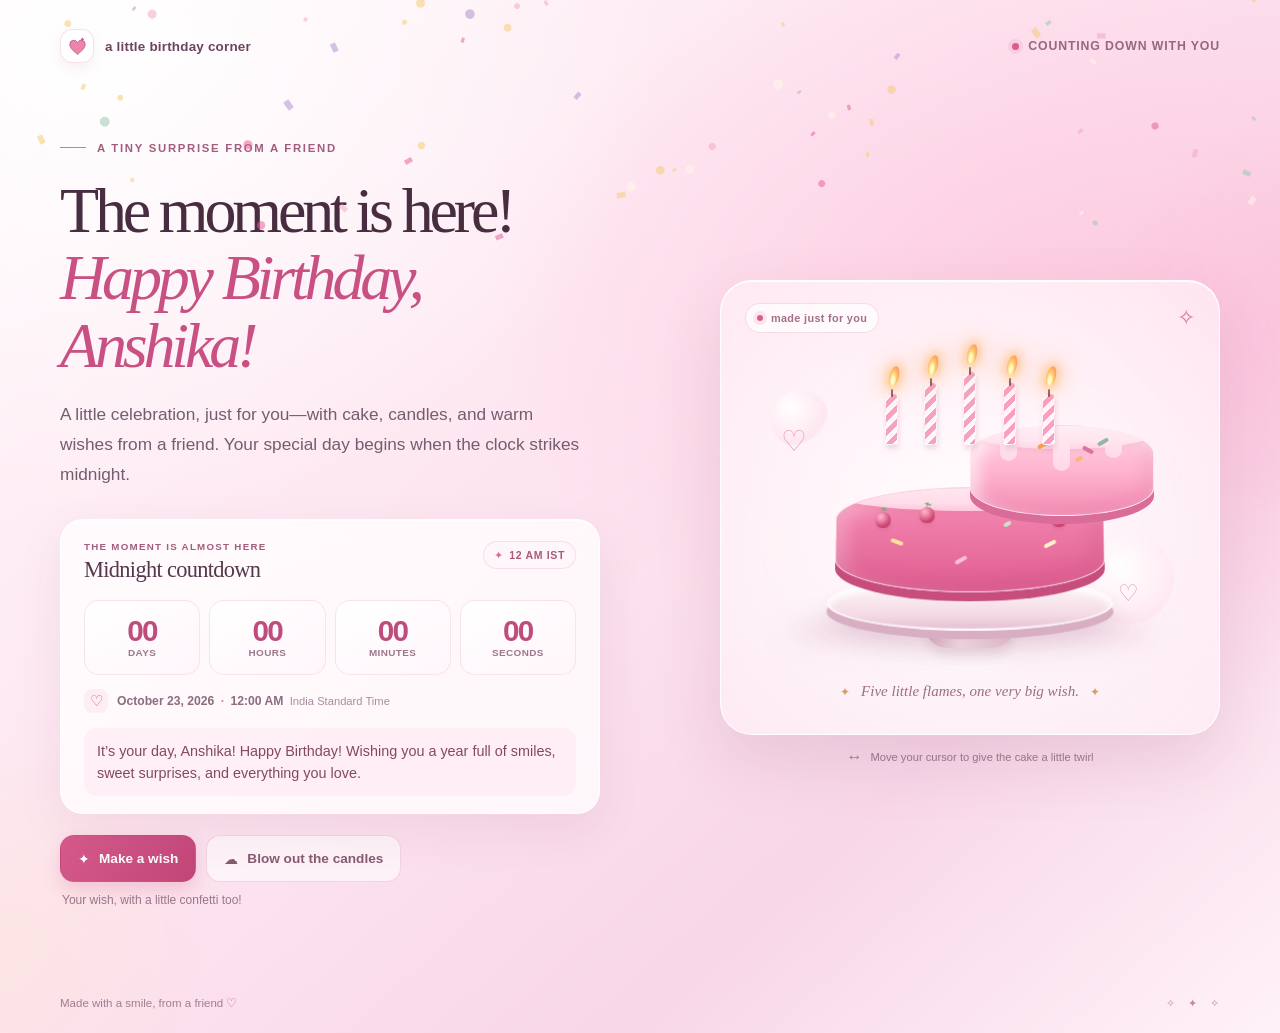
==== commit 27eac610: "Translate birthday page to English and publish on Pages" ====
--- a/index.html
+++ b/index.html
@@ -1,5 +1,5 @@
 <!doctype html>
-<html lang="hi-Latn">
+<html lang="en">
   <head>
     <meta charset="UTF-8" />
     <meta name="viewport" content="width=device-width, initial-scale=1" />
@@ -8,10 +8,10 @@
       name="description"
       content="A little birthday countdown and cake celebration for Anshika, made by a friend."
     />
-    <title>Almost your birthday, Anshika!</title>
-    <link rel="icon" type="image/svg+xml" href="/favicon.svg" />
-    <link rel="stylesheet" href="/styles.css" />
-    <script src="/app.js" defer></script>
+    <title>A birthday surprise for Anshika</title>
+    <link rel="icon" type="image/svg+xml" href="./favicon.svg" />
+    <link rel="stylesheet" href="./styles.css" />
+    <script src="./app.js" defer></script>
   </head>
   <body>
     <div class="page-glow page-glow--one" aria-hidden="true"></div>
@@ -34,10 +34,10 @@
     <main id="top" class="birthday-layout">
       <section class="message-column" aria-labelledby="page-title">
         <p class="eyebrow"><span class="eyebrow-line" aria-hidden="true"></span> a tiny surprise from a friend</p>
-        <h1 id="page-title">Bas kuch hi pal…<br />phir <span class="name-highlight">Happy Birthday, Anshika!</span></h1>
+        <h1 id="page-title"><span id="headline-lead">Just a few more moments…</span><br /><span class="name-highlight">Happy Birthday, Anshika!</span></h1>
         <p class="intro-copy">
-          Ek chhota sa celebration, sirf tumhare liye—cake, candles, aur ek dost ki taraf se dher saari good wishes.
-          Raat ke 12 bajte hi, tumhara special day shuru!
+          A little celebration, just for you—with cake, candles, and warm wishes from a friend.
+          Your special day begins when the clock strikes midnight.
         </p>
 
         <section class="countdown-card" aria-labelledby="countdown-title">
@@ -56,25 +56,25 @@
           </div>
           <div class="countdown-footer">
             <span class="calendar-icon" aria-hidden="true">♡</span>
-            <span>23 October <span class="footer-dot" aria-hidden="true">·</span> 12:00 AM <span class="timezone-label">India Standard Time</span></span>
+            <span>October 23, 2026 <span class="footer-dot" aria-hidden="true">·</span> 12:00 AM <span class="timezone-label">India Standard Time</span></span>
           </div>
           <p class="birthday-reveal" id="birthday-reveal" hidden>
-            It’s your day, Anshika! Happy Birthday — hope it’s full of smiles, sweet surprises and all your favourite things.
+            It’s your day, Anshika! Happy Birthday! Wishing you a year full of smiles, sweet surprises, and everything you love.
           </p>
         </section>
 
         <div class="button-row">
           <button class="button button--primary" id="wish-button" type="button">
-            <span aria-hidden="true">✦</span> Ek wish maang lo
+            <span aria-hidden="true">✦</span> Make a wish
           </button>
           <button class="button button--quiet" id="blow-button" type="button">
-            <span aria-hidden="true">☁</span> Candles bujhao
+            <span aria-hidden="true">☁</span> Blow out the candles
           </button>
           <button class="button button--quiet" id="relight-button" type="button" hidden>
-            <span aria-hidden="true">✧</span> Phir se jalao
+            <span aria-hidden="true">✧</span> Relight the candles
           </button>
         </div>
-        <p class="interaction-note" id="interaction-note" aria-live="polite">Wish maango, ya candles par tap karke unhe bujhao.</p>
+        <p class="interaction-note" id="interaction-note" aria-live="polite">Make a wish, or use the button to blow out the candles.</p>
       </section>
 
       <section class="cake-column" aria-label="Interactive 3D birthday cake">
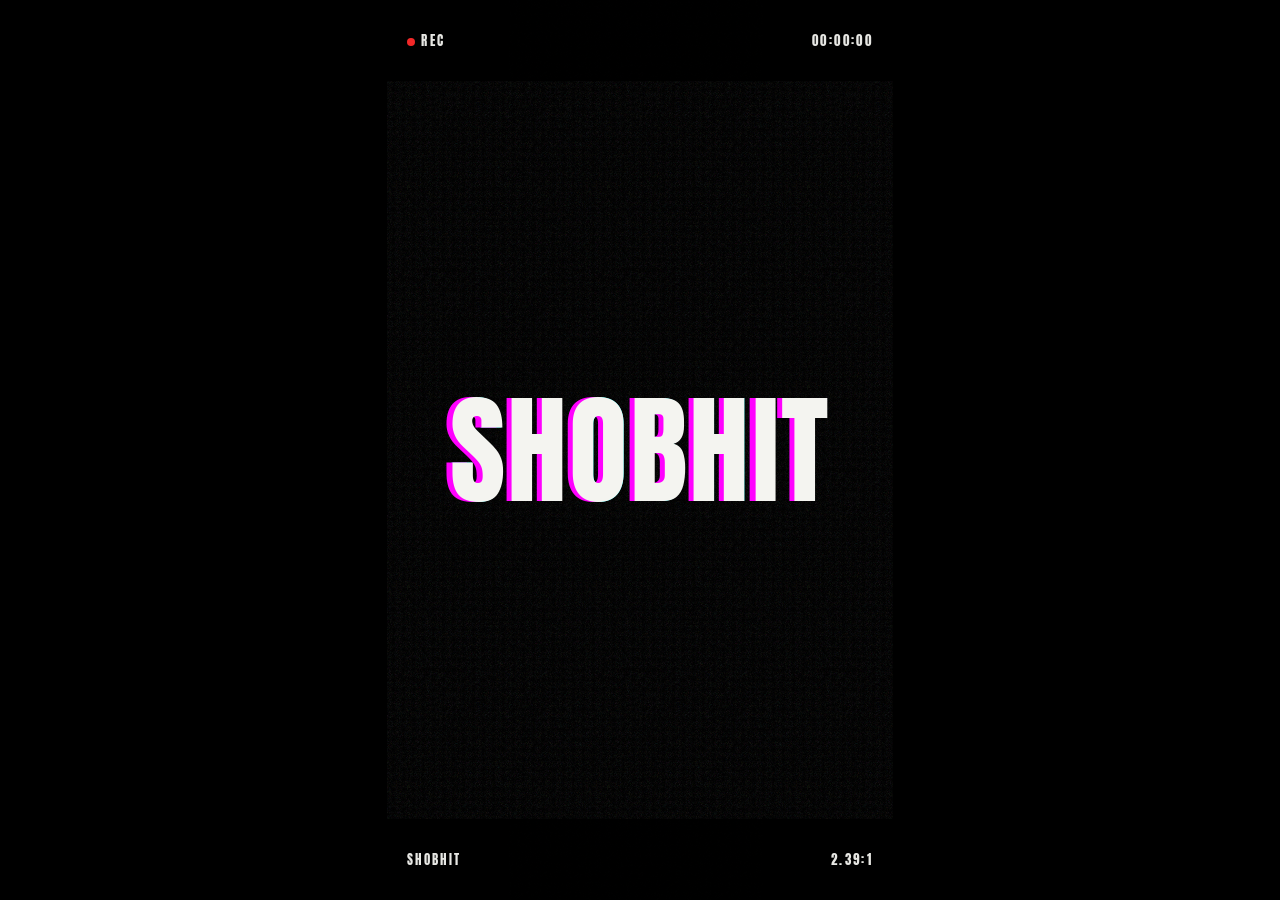
==== commit 22e76c39: "Rename HappyBirthdayShobhit.html to index.html" ====
--- a/index.html
+++ b/index.html
@@ -1,133 +1,69 @@
-<!doctype html>
-<html lang="en">
-  <head>
-    <meta charset="UTF-8" />
-    <meta name="viewport" content="width=device-width, initial-scale=1" />
-    <meta name="theme-color" content="#fbe7f1" />
-    <meta
-      name="description"
-      content="A little birthday countdown and cake celebration for Anshika, made by a friend."
-    />
-    <title>A birthday surprise for Anshika</title>
-    <link rel="icon" type="image/svg+xml" href="./favicon.svg" />
-    <link rel="stylesheet" href="./styles.css" />
-    <script src="./app.js" defer></script>
-  </head>
-  <body>
-    <div class="page-glow page-glow--one" aria-hidden="true"></div>
-    <div class="page-glow page-glow--two" aria-hidden="true"></div>
-    <canvas class="confetti-canvas" id="confetti" aria-hidden="true"></canvas>
-
-    <header class="topbar">
-      <a class="wordmark" href="#top" aria-label="A little birthday corner, home">
-        <span class="wordmark-mark" aria-hidden="true">
-          <svg viewBox="0 0 40 40" role="presentation">
-            <path d="M20 33S6.5 25.6 6.5 16.2a7.1 7.1 0 0 1 13.5-3.1 7.1 7.1 0 0 1 13.5 3.1C33.5 25.6 20 33 20 33Z" />
-            <path class="mark-spark" d="M28.5 5.5v4m-2-2h4" />
-          </svg>
-        </span>
-        <span>a little birthday corner</span>
-      </a>
-      <span class="topbar-note"><span class="live-dot" aria-hidden="true"></span> counting down with you</span>
-    </header>
-
-    <main id="top" class="birthday-layout">
-      <section class="message-column" aria-labelledby="page-title">
-        <p class="eyebrow"><span class="eyebrow-line" aria-hidden="true"></span> a tiny surprise from a friend</p>
-        <h1 id="page-title"><span id="headline-lead">Just a few more moments…</span><br /><span class="name-highlight">Happy Birthday, Anshika!</span></h1>
-        <p class="intro-copy">
-          A little celebration, just for you—with cake, candles, and warm wishes from a friend.
-          Your special day begins when the clock strikes midnight.
-        </p>
-
-        <section class="countdown-card" aria-labelledby="countdown-title">
-          <div class="countdown-heading">
-            <div>
-              <p class="card-kicker">the moment is almost here</p>
-              <h2 id="countdown-title">Midnight countdown</h2>
-            </div>
-            <span class="midnight-badge"><span aria-hidden="true">✦</span> 12 AM IST</span>
-          </div>
-          <div class="countdown-grid" aria-live="off" aria-label="Time remaining until Anshika's birthday">
-            <div class="time-unit"><span id="days" class="time-value">00</span><span class="time-label">days</span></div>
-            <div class="time-unit"><span id="hours" class="time-value">00</span><span class="time-label">hours</span></div>
-            <div class="time-unit"><span id="minutes" class="time-value">00</span><span class="time-label">minutes</span></div>
-            <div class="time-unit"><span id="seconds" class="time-value">00</span><span class="time-label">seconds</span></div>
-          </div>
-          <div class="countdown-footer">
-            <span class="calendar-icon" aria-hidden="true">♡</span>
-            <span>October 23, 2026 <span class="footer-dot" aria-hidden="true">·</span> 12:00 AM <span class="timezone-label">India Standard Time</span></span>
-          </div>
-          <p class="birthday-reveal" id="birthday-reveal" hidden>
-            It’s your day, Anshika! Happy Birthday! Wishing you a year full of smiles, sweet surprises, and everything you love.
-          </p>
-        </section>
-
-        <div class="button-row">
-          <button class="button button--primary" id="wish-button" type="button">
-            <span aria-hidden="true">✦</span> Make a wish
-          </button>
-          <button class="button button--quiet" id="blow-button" type="button">
-            <span aria-hidden="true">☁</span> Blow out the candles
-          </button>
-          <button class="button button--quiet" id="relight-button" type="button" hidden>
-            <span aria-hidden="true">✧</span> Relight the candles
-          </button>
-        </div>
-        <p class="interaction-note" id="interaction-note" aria-live="polite">Make a wish, or use the button to blow out the candles.</p>
-      </section>
-
-      <section class="cake-column" aria-label="Interactive 3D birthday cake">
-        <div class="cake-card" id="cake-card">
-          <div class="scene-header">
-            <span class="scene-tag"><span class="scene-tag-dot" aria-hidden="true"></span> made just for you</span>
-            <span class="scene-sparkle" aria-hidden="true">✧</span>
-          </div>
-          <div class="cake-stage">
-            <div class="soft-orb soft-orb--left" aria-hidden="true"></div>
-            <div class="soft-orb soft-orb--right" aria-hidden="true"></div>
-            <span class="float-heart float-heart--one" aria-hidden="true">♡</span>
-            <span class="float-heart float-heart--two" aria-hidden="true">✦</span>
-            <span class="float-heart float-heart--three" aria-hidden="true">♡</span>
-
-            <div class="cake-art" id="cake-art">
-              <div class="candle-row" aria-hidden="true">
-                <span class="candle candle--one"><i class="flame"></i><i class="wick"></i></span>
-                <span class="candle candle--two"><i class="flame"></i><i class="wick"></i></span>
-                <span class="candle candle--three"><i class="flame"></i><i class="wick"></i></span>
-                <span class="candle candle--four"><i class="flame"></i><i class="wick"></i></span>
-                <span class="candle candle--five"><i class="flame"></i><i class="wick"></i></span>
-              </div>
-              <div class="cake-top-tier">
-                <div class="top-icing"></div>
-                <span class="sprinkle sprinkle--a"></span><span class="sprinkle sprinkle--b"></span>
-                <span class="sprinkle sprinkle--c"></span><span class="sprinkle sprinkle--d"></span>
-                <span class="drip drip--a"></span><span class="drip drip--b"></span><span class="drip drip--c"></span>
-              </div>
-              <div class="cake-lower-tier">
-                <div class="lower-icing"></div>
-                <span class="berry berry--one"></span><span class="berry berry--two"></span><span class="berry berry--three"></span>
-                <span class="lower-sprinkle lower-sprinkle--a"></span><span class="lower-sprinkle lower-sprinkle--b"></span>
-                <span class="lower-sprinkle lower-sprinkle--c"></span><span class="lower-sprinkle lower-sprinkle--d"></span>
-              </div>
-              <div class="cake-plate"><span class="plate-shine"></span></div>
-              <div class="plate-foot"></div>
-            </div>
-            <span class="cake-shadow" aria-hidden="true"></span>
-          </div>
-          <div class="scene-caption">
-            <span class="caption-star" aria-hidden="true">✦</span>
-            <p>Five little flames, one very big wish.</p>
-            <span class="caption-star" aria-hidden="true">✦</span>
-          </div>
-        </div>
-        <p class="tilt-hint"><span aria-hidden="true">↔</span> Move your cursor to give the cake a little twirl</p>
-      </section>
-    </main>
-
-    <footer class="page-footer">
-      <span>Made with a smile, from a friend <span aria-hidden="true">♡</span></span>
-      <span class="footer-sparkles" aria-hidden="true">✧ &nbsp; ✦ &nbsp; ✧</span>
-    </footer>
-  </body>
-</html>
+<!DOCTYPE html><html lang="hi"><head><meta charset="utf-8">
+<meta name="viewport" content="width=device-width, initial-scale=1, viewport-fit=cover">
+<title>Happy Birthday Shobhit</title>
+<link href="https://fonts.googleapis.com/css2?family=Anton&display=swap" rel="stylesheet">
+<style>
+:root{--bg:#000;--fg:#f4f4f0;--hot:#ff2a2a;box-sizing:border-box}
+@media (prefers-color-scheme:dark){:root:not([data-theme="light"]){--bg:#000;--fg:#f4f4f0}}
+:root[data-theme="dark"]{--bg:#000;--fg:#f4f4f0}
+*{margin:0;padding:0;box-sizing:border-box}
+html,body{height:100%;background:var(--bg);overflow:hidden;font-family:Anton,Impact,'Arial Narrow',sans-serif;color:var(--fg)}
+body{display:flex;justify-content:center;align-items:center}
+#s{position:relative;height:100%;width:min(100vw,calc(100dvh*9/16));overflow:hidden;background:#000}
+#v,#w{position:absolute;inset:0}
+.L{position:absolute;inset:0;background:#000;will-change:transform}
+.L img{position:absolute;inset:0;width:100%;height:100%;object-fit:cover}
+.c1{filter:url(#fr);mix-blend-mode:screen}.c2{filter:url(#fc);mix-blend-mode:screen}
+.sl{display:none}
+.bar{position:absolute;left:0;right:0;height:9%;background:#000;z-index:5;display:flex;align-items:center;justify-content:space-between;padding:0 4%;font-size:clamp(10px,2.4vw,13px);letter-spacing:.18em;opacity:.95}
+.bar.t{top:0;padding-top:env(safe-area-inset-top,0px)}.bar.b{bottom:0}
+.rec::before{content:"";display:inline-block;width:.6em;height:.6em;border-radius:50%;background:var(--hot);margin-right:.5em;animation:bl 1s steps(2) infinite}
+@keyframes bl{50%{opacity:0}}
+#g{position:absolute;inset:-50%;z-index:4;pointer-events:none;opacity:.16;background:url("data:image/svg+xml,%3Csvg xmlns='http://www.w3.org/2000/svg' width='200' height='200'%3E%3Cfilter id='n'%3E%3CfeTurbulence baseFrequency='.9' numOctaves='2'/%3E%3C/filter%3E%3Crect width='200' height='200' filter='url(%23n)'/%3E%3C/svg%3E");animation:gr .4s steps(4) infinite}
+@keyframes gr{25%{transform:translate(-3%,2%)}50%{transform:translate(2%,-3%)}75%{transform:translate(-2%,-1%)}}
+#vg{position:absolute;inset:0;z-index:3;pointer-events:none;background:radial-gradient(ellipse at center,transparent 45%,rgba(0,0,0,.75))}
+#f{position:absolute;inset:0;z-index:6;background:#fff;opacity:0;pointer-events:none}
+#w{z-index:7;display:flex;align-items:center;justify-content:center;text-align:center;pointer-events:none;font-size:clamp(46px,17vw,120px);line-height:.95;letter-spacing:.02em;text-shadow:3px 0 #f0f,-3px 0 #0ff}
+#w small{display:block;font-size:.34em;letter-spacing:.3em;margin-bottom:.4em;text-shadow:none}
+#r{position:absolute;z-index:9;left:50%;bottom:13%;transform:translateX(-50%);font:inherit;font-size:20px;letter-spacing:.2em;color:#000;background:var(--fg);border:0;padding:.7em 1.6em;display:none;cursor:pointer}
+#r:focus-visible{outline:3px solid var(--hot);outline-offset:3px}
+</style></head><body>
+<svg width="0" height="0" style="position:absolute"><filter id="fr"><feColorMatrix type="matrix" values="1 0 0 0 0 0 0 0 0 0 0 0 0 0 0 0 0 0 1 0"/></filter><filter id="fc"><feColorMatrix type="matrix" values="0 0 0 0 0 0 1 0 0 0 0 0 1 0 0 0 0 0 1 0"/></filter></svg>
+<div id="s"><div id="v"></div><div id="w"></div><div class="bar t"><span class="rec">REC</span><span id="tc">00:00:00</span></div><div class="bar b"><span>SHOBHIT</span><span>2.39:1</span></div><div id="vg"></div><div id="g"></div><div id="f"></div><button id="r">REPLAY</button></div>
+<script>
+const P=["[data-uri]", "[data-uri]", "[data-uri]", "[data-uri]